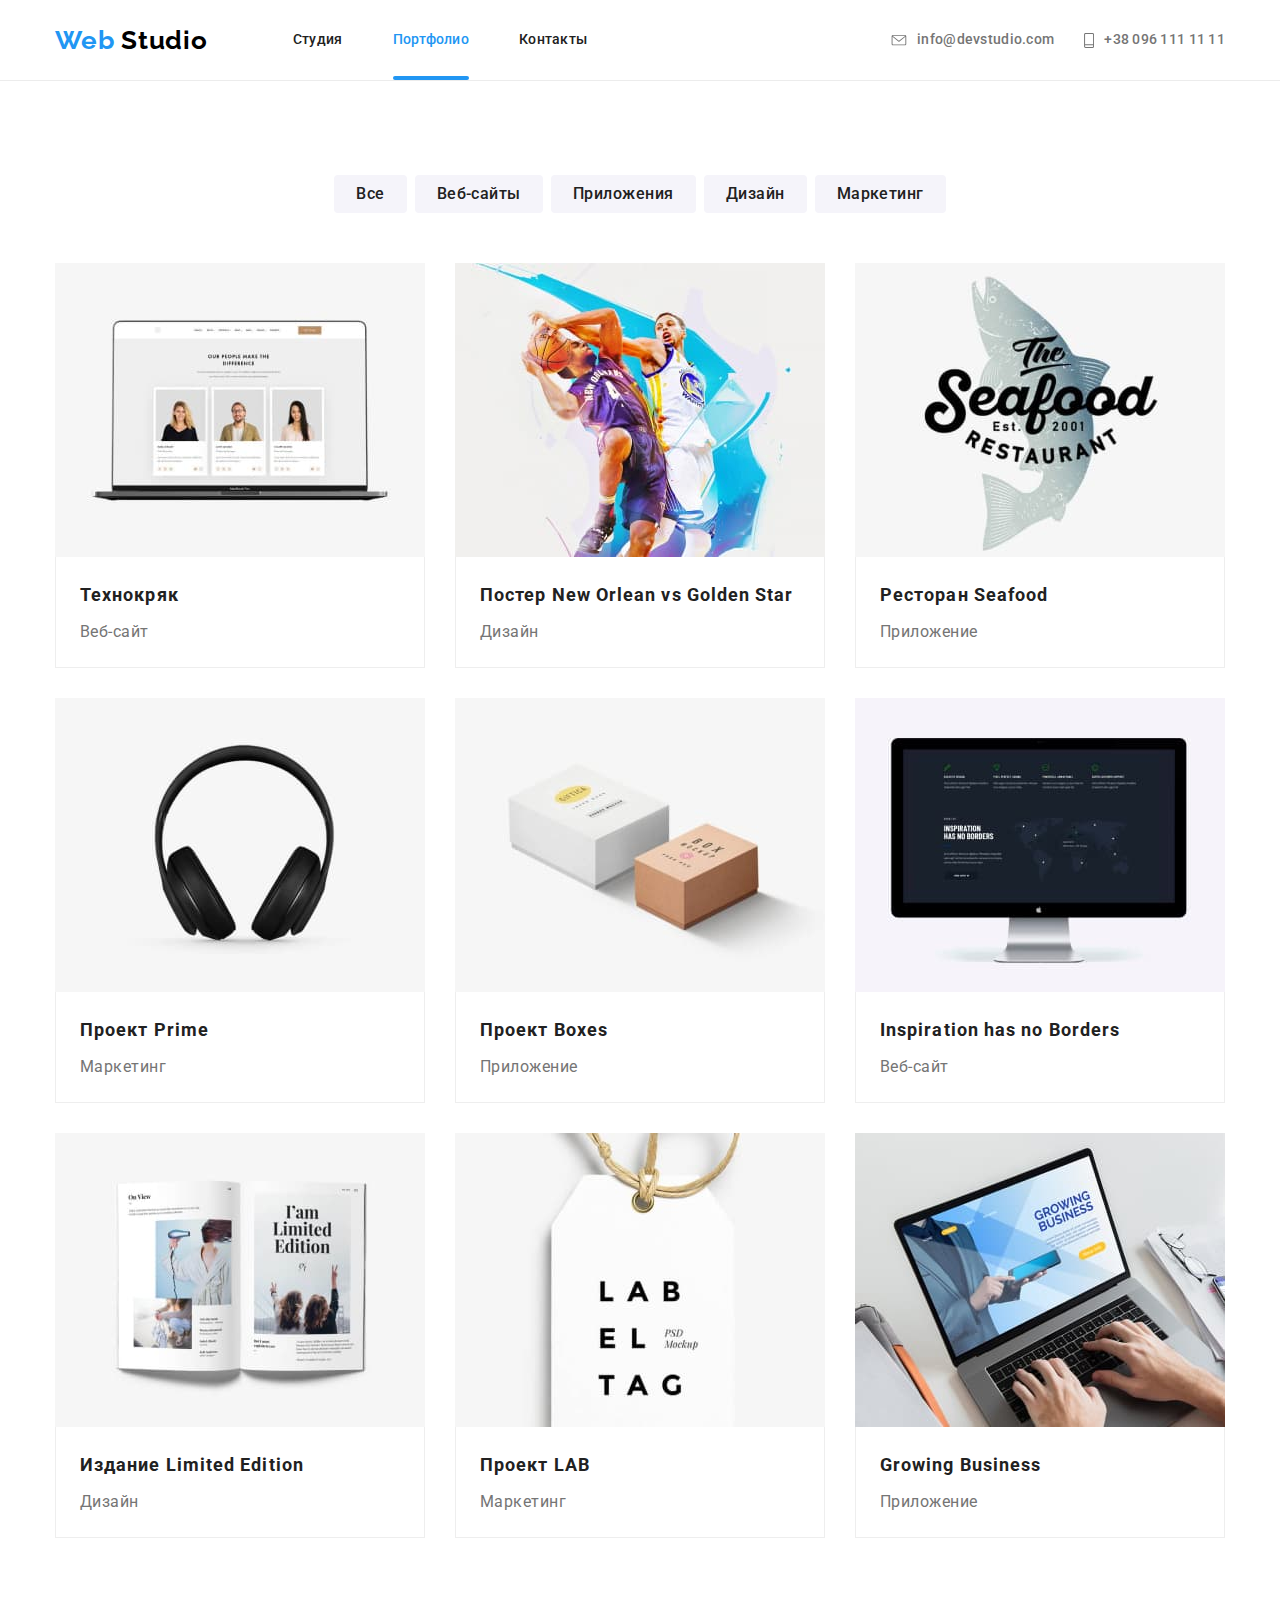
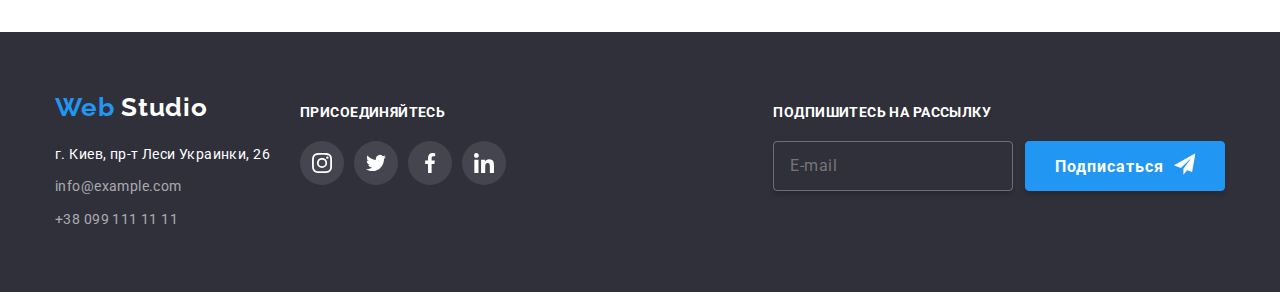
==== portfolio.html @ 8f216b5d "added files from hw#7" ====
<!DOCTYPE html>
<html lang="ru">
  <head>
    <meta charset="UTF-8" />
    <meta name="viewport" content="width=device-width, initial-scale=1.0" />
    <title>Portfolio</title>
    <link
      href="https://fonts.googleapis.com/css2?family=Raleway:wght@700&family=Roboto:wght@400;500;700;900&display=swap"
      rel="stylesheet"
    />
    <link
      rel="stylesheet"
      href="https://cdnjs.cloudflare.com/ajax/libs/modern-normalize/0.6.0/modern-normalize.min.css"
    />
    <link rel="stylesheet" href="./css/main.min.css" />
  </head>

  <body>
    <!--Шапка-->
    <header class="header">
      <div class="container">
        <nav class="nav">
          <a href="./index.html" class="logo">
            Web <span class="logo-studio">Studio</span>
          </a>
          <ul class="site-nav">
            <li class="site-nav-title">
              <a href="./index.html" class="link">Студия</a>
            </li>
            <li class="site-nav-title">
              <a href="./portfolio.html" target="_blank" class="link current"
                >Портфолио</a
              >
            </li>
            <li class="site-nav-title">
              <a href="#footer" class="link">Контакты</a>
            </li>
          </ul>
        </nav>
        <ul class="contacts-nav">
          <li>
            <a class="link" href="mailto:info@devstudio.com"
              ><svg class="contact-icon" width="16px" height="11px">
                <use href="./images/icons.svg#email"></use></svg
              >info@devstudio.com</a
            >
          </li>
          <li>
            <a class="link last" href="tel:380961111111"
              ><svg class="contact-icon" width="10px" height="15px">
                <use href="./images/icons.svg#phone"></use></svg
              >+38 096 111 11 11</a
            >
          </li>
        </ul>
      </div>
    </header>
    <main>
      <section class="section">
        <h1 class="portfolio section-none">Портфолио</h1>
        <!-- Фильтры -->
        <ul class="filters container">
          <li class="button-item">
            <button class="button-filters">Все</button>
          </li>
          <li class="button-item">
            <button class="button-filters">Веб-сайты</button>
          </li>
          <li class="button-item">
            <button class="button-filters">Приложения</button>
          </li>
          <li class="button-item">
            <button class="button-filters">Дизайн</button>
          </li>
          <li class="button-item">
            <button class="button-filters">Маркетинг</button>
          </li>
        </ul>
        <ul class="portfolio-list container">
          <li class="portfolio-item">
            <a href="./portfolio.html" class="portfolio-link">
              <div class="content-img">
                <img src="./images/portfolio/tc.jpg" alt="Технокряк" />
                <p class="portfolio-description">
                  Технокряк это современная площадка распространения
                  коронавируса. Компании используют эту платформу для цифрового
                  шпионажа и атак на защищённые сервера конкурентов.
                </p>
              </div>
              <div class="card-content">
                <h2 class="portfolio-title">Технокряк</h2>
                <p class="portfolio-kind">Веб-сайт</p>
              </div>
            </a>
          </li>
          <li class="portfolio-item">
            <a href="./portfolio.html" class="portfolio-link">
              <div class="content-img">
                <img
                  src="./images/portfolio/nogs.jpg"
                  alt="Постер Новый Орлеан против Голден Стар"
                />
                <p class="portfolio-description">
                  Технокряк это современная площадка распространения
                  коронавируса. Компании используют эту платформу для цифрового
                  шпионажа и атак на защищённые сервера конкурентов.
                </p>
              </div>
              <div class="card-content">
                <h2 class="portfolio-title">
                  Постер New Orlean vs Golden Star
                </h2>
                <p class="portfolio-kind">Дизайн</p>
              </div>
            </a>
          </li>
          <li class="portfolio-item">
            <a href="./portfolio.html" class="portfolio-link">
              <div class="content-img">
                <img
                  src="./images/portfolio/seafood.jpg"
                  alt="Ресторан морепродуктов"
                />
                <p class="portfolio-description">
                  Технокряк это современная площадка распространения
                  коронавируса. Компании используют эту платформу для цифрового
                  шпионажа и атак на защищённые сервера конкурентов.
                </p>
              </div>
              <div class="card-content">
                <h2 class="portfolio-title">Ресторан Seafood</h2>
                <p class="portfolio-kind">Приложение</p>
              </div>
            </a>
          </li>
          <li class="portfolio-item">
            <a href="./portfolio.html" class="portfolio-link">
              <div class="content-img">
                <img src="./images/portfolio/prime.jpg" alt="Проект Прайм" />
                <p class="portfolio-description">
                  Технокряк это современная площадка распространения
                  коронавируса. Компании используют эту платформу для цифрового
                  шпионажа и атак на защищённые сервера конкурентов.
                </p>
              </div>
              <div class="card-content">
                <h2 class="portfolio-title">Проект Prime</h2>
                <p class="portfolio-kind">Маркетинг</p>
              </div>
            </a>
          </li>
          <li class="portfolio-item">
            <a href="./portfolio.html" class="portfolio-link">
              <div class="content-img">
                <img src="./images/portfolio/boxes.jpg" alt="Проект Боксес" />
                <p class="portfolio-description">
                  Технокряк это современная площадка распространения
                  коронавируса. Компании используют эту платформу для цифрового
                  шпионажа и атак на защищённые сервера конкурентов.
                </p>
              </div>
              <div class="card-content">
                <h2 class="portfolio-title">Проект Boxes</h2>
                <p class="portfolio-kind">Приложение</p>
              </div>
            </a>
          </li>
          <li class="portfolio-item">
            <a href="./portfolio.html" class="portfolio-link">
              <div class="content-img">
                <img
                  src="./images/portfolio/inspiration.jpg"
                  alt="Вдохновение не имеет границ"
                />
                <p class="portfolio-description">
                  Технокряк это современная площадка распространения
                  коронавируса. Компании используют эту платформу для цифрового
                  шпионажа и атак на защищённые сервера конкурентов.
                </p>
              </div>
              <div class="card-content">
                <h2 lang="en" class="portfolio-title">
                  Inspiration has no Borders
                </h2>
                <p class="portfolio-kind">Веб-сайт</p>
              </div>
            </a>
          </li>
          <li class="portfolio-item">
            <a href="./portfolio.html" class="portfolio-link">
              <div class="content-img">
                <img src="./images/portfolio/le.jpg" alt="Издание ЛЭ" />
                <p class="portfolio-description">
                  Технокряк это современная площадка распространения
                  коронавируса. Компании используют эту платформу для цифрового
                  шпионажа и атак на защищённые сервера конкурентов.
                </p>
              </div>
              <div class="card-content">
                <h2 class="portfolio-title">Издание Limited Edition</h2>
                <p class="portfolio-kind">Дизайн</p>
              </div>
            </a>
          </li>
          <li class="portfolio-item">
            <a href="./portfolio.html" class="portfolio-link">
              <div class="content-img">
                <img src="./images/portfolio/lab.jpg" alt="Проект ЛАБ" />
                <p class="portfolio-description">
                  Технокряк это современная площадка распространения
                  коронавируса. Компании используют эту платформу для цифрового
                  шпионажа и атак на защищённые сервера конкурентов.
                </p>
              </div>
              <div class="card-content">
                <h2 class="portfolio-title">Проект LAB</h2>
                <p class="portfolio-kind">Маркетинг</p>
              </div>
            </a>
          </li>
          <li class="portfolio-item">
            <a href="./portfolio.html" class="portfolio-link">
              <div class="content-img">
                <img
                  src="./images/portfolio/gb.jpg"
                  alt="Приложение Растущий Бизнес"
                />
                <p class="portfolio-description">
                  Технокряк это современная площадка распространения
                  коронавируса. Компании используют эту платформу для цифрового
                  шпионажа и атак на защищённые сервера конкурентов.
                </p>
              </div>
              <div class="card-content">
                <h2 lang="en" class="portfolio-title">Growing Business</h2>
                <p class="portfolio-kind">Приложение</p>
              </div>
            </a>
          </li>
        </ul>
      </section>
    </main>

    <!--Футер-->
    <footer class="footer" id="footer">
      <div class="container">
        <div class="address">
          <a href="./index.html" class="logo">
            Web <span class="logo-footer">Studio</span>
          </a>
          <address class="footer-address">
            <p>г. Киев, пр-т Леси Украинки, 26</p>
            <a href="mailto:info@example.com" class="footer-contact"
              >info@example.com</a
            >
            <a href="tel:380991111111" class="footer-contact"
              >+38 099 111 11 11</a
            >
          </address>
        </div>
        <div class="join">
          <b class="join-title">присоединяйтесь</b>
          <ul class="network">
            <li class="network-title-footer">
              <a
                class="network-footer-link"
                href="https://www.instagram.com/?hl=ru"
                aria-label="Ссылка на Instagram"
                ><svg class="footer-icon">
                  <use href="./images/icons.svg#insta"></use></svg
              ></a>
            </li>
            <li class="network-title-footer">
              <a
                class="network-footer-link"
                href="https://twitter.com"
                aria-label="Ссылка на Twitter"
                ><svg class="footer-icon">
                  <use href="./images/icons.svg#twitter"></use></svg
              ></a>
            </li>
            <li class="network-title-footer">
              <a
                class="network-footer-link"
                href="https://uk-ua.facebook.com/"
                aria-label="Ссылка на Facebook"
                ><svg class="footer-icon">
                  <use href="./images/icons.svg#fb"></use></svg
              ></a>
            </li>
            <li class="network-title-footer">
              <a
                class="network-footer-link"
                href="https://www.linkedin.com/"
                aria-label="Ссылка на Linkedin"
                ><svg class="footer-icon">
                  <use href="./images/icons.svg#linkedin"></use></svg
              ></a>
            </li>
          </ul>
        </div>
        <div class="subscribe">
          <b class="subscribe-title">Подпишитесь на рассылку </b>
          <div class="subscribe-form">
            <form id="footer-form" class="footer-form">
              <input type="text" class="subscribe-input" placeholder="E-mail" />
              <button class="subscribe-button">
                Подписаться
                <svg class="icon-send" width="24" height="24">
                  <use href="./images/icons.svg#icon-send"></use>
                </svg>
              </button>
            </form>
          </div>
        </div>
      </div>
    </footer>
  </body>
</html>
---- css/main.min.css ----
html{-webkit-box-sizing:border-box;box-sizing:border-box}*,*::before,*::after{-webkit-box-sizing:inherit;box-sizing:inherit}img{display:block;max-width:100%;height:auto}h1,h2,h3,h4,h5,h6,p{margin:0;padding:0;font-size:14px}body{font-size:14px;font-family:Roboto, sans-serif;background-color:var(--primary-white-color);color:var(--primary-text-color)}ul{display:-webkit-box;display:-ms-flexbox;display:flex;list-style:none;text-decoration:none;margin:0;padding:0}.section-none{display:none}.section-title{margin-bottom:50px;font-weight:700;font-size:36px;line-height:1.67;text-align:center;letter-spacing:0.03em;color:#212121}.container{-webkit-box-pack:center;-ms-flex-pack:center;justify-content:center;text-align:center;width:1200px;padding-left:15px;padding-right:15px;margin-left:auto;margin-right:auto}.nav,.link,.site-nav,.contacts-nav{display:-webkit-box;display:-ms-flexbox;display:flex;-webkit-box-align:center;-ms-flex-align:center;align-items:center}.link,.network-link,.customer-link,.footer-contact,.button-filters{-webkit-transition:color 250ms cubic-bezier(0.4, 0, 0.2, 1);transition:color 250ms cubic-bezier(0.4, 0, 0.2, 1)}.customer-link{-webkit-transition:border-color 250ms cubic-bezier(0.4, 0, 0.2, 1);transition:border-color 250ms cubic-bezier(0.4, 0, 0.2, 1)}.network-link,.network-footer-link,.button-filters{-webkit-transition:background-color 250ms cubic-bezier(0.4, 0, 0.2, 1);transition:background-color 250ms cubic-bezier(0.4, 0, 0.2, 1)}.network-link,.network-footer-link{display:-webkit-box;display:-ms-flexbox;display:flex;height:44px;width:44px;border-radius:50%}.header{position:fixed;z-index:99;top:0;left:0;right:0;border-bottom:1px solid #ececec;background-color:#fff}.header>.container{display:-webkit-box;display:-ms-flexbox;display:flex}.logo{text-decoration:none;font-family:Raleway;font-weight:700;font-size:26px;line-height:1.19;letter-spacing:0.03em;color:#2196f3}.logo-studio{color:#000000}.logo-footer{color:#ffffff}.nav>a{margin-right:60px;padding-top:24px;padding-bottom:24px}.link{display:inline-block;padding:32px 0;text-decoration:none;font-weight:500;line-height:1.14;letter-spacing:0.02em;color:#212121}.link:hover,.link:focus{color:#2196f3}.site-nav-title{margin-left:25px;position:relative}.site-nav-title:not(:last-child){margin-right:25px}.current{color:#2196f3}.current::after{position:absolute;content:"";width:100%;height:4px;border-radius:2px;bottom:0;left:0;background-color:#2196f3}.contacts-nav{margin-left:auto}.contacts-nav a{color:#757575}.contacts-nav li:not(:last-child){margin-right:30px}.contact-icon{fill:currentColor;margin-right:10px;vertical-align:middle}main{position:relative;top:81px;z-index:0}.section{padding-top:94px;padding-bottom:94px}.hero{padding-top:200px;padding-bottom:200px;margin-left:auto;margin-right:auto;max-width:1600px;background-color:rgba(47,48,58,0.8);background-image:-webkit-gradient(linear, left top, right top, from(rgba(47,48,58,0.8)), to(rgba(47,48,58,0.8))),url("../images/headermini.jpg");background-image:linear-gradient(to right, rgba(47,48,58,0.8), rgba(47,48,58,0.8)),url("../images/headermini.jpg");background-repeat:no-repeat;background-position:center}.hero-title{width:696px;margin-top:0;margin-bottom:30px;margin-left:auto;margin-right:auto;text-align:center;text-transform:uppercase;font-weight:900;font-size:44px;line-height:1.36;letter-spacing:0.06em;color:#fff}.hero-button{min-width:200px;padding:10px 32px;text-decoration:none;font-weight:700;font-size:16px;line-height:1.87;text-align:center;letter-spacing:0.06em;border:0;-webkit-box-shadow:0px 4px 4px rgba(0,0,0,0.15);box-shadow:0px 4px 4px rgba(0,0,0,0.15);border-radius:4px;color:#2196f3;background-color:#fff}.hero-button:hover,.hero-button:focus{cursor:pointer;color:#fff;background-color:#2196f3}.advantages{padding-bottom:0}.advantage.container{display:-webkit-box;display:-ms-flexbox;display:flex}.advantage-item{display:block;text-align:left;width:calc((100%-90) / 4);margin-right:30px}.advantage-item:last-child{margin-right:0}.advantage-item div{height:120px;background-color:#f5f4fa;border-radius:4px}.advantage-icon{display:inline-block;width:70px;height:70px;margin:25px 100px}.advantage-title{margin-top:30px;margin-bottom:10px;font-weight:700;line-height:1.14;letter-spacing:0.03em;text-transform:uppercase;color:#212121}.advantage-description{width:100%;font-weight:400;line-height:1.71;letter-spacing:0.03em;color:#757575}.services-item{position:relative;width:calc((100%-60) / 3);margin-right:30px;display:inline-block;text-decoration:none;font-weight:700;line-height:1.14;letter-spacing:0.03em;text-transform:uppercase;color:#fff}.services-item:last-child{margin-right:0}.services-item p{padding-top:27px;padding-bottom:27px;background-color:rgba(47,48,58,0.8);width:100%;position:absolute;bottom:0}.section.team{background-color:#f5f4fa}.team-list-item{-webkit-box-shadow:0px 2px 1px rgba(0,0,0,0.2),0px 1px 1px rgba(0,0,0,0.14),0px 1px 3px rgba(0,0,0,0.12);box-shadow:0px 2px 1px rgba(0,0,0,0.2),0px 1px 1px rgba(0,0,0,0.14),0px 1px 3px rgba(0,0,0,0.12);border-radius:0px 0px 4px 4px;overflow:hidden;margin-right:30px;width:calc((100% - 90px) / 4);background-color:#fff}.team-list-item:last-child{margin-right:0}.team-description{display:inline-block;text-align:center;padding:30px 32px 24px 32px}.team-list-title{margin-bottom:10px;font-weight:500;font-size:16px;line-height:1.19;letter-spacing:0.03em;color:#212121}.profession{margin-bottom:16px;font-weight:400;font-size:16px;line-height:1.19;letter-spacing:0.03em;color:#757575;background-color:#fff}.network-title:not(:last-child){margin-right:10px}.network-link{color:#afb1b8;margin:0;padding:0}.network-link:hover,.network-link:focus{background-color:#2196f3;color:#fff}.network-icon{padding:12px 12px;fill:currentColor}.customer-link{display:-webkit-box;display:-ms-flexbox;display:flex;-webkit-box-align:center;-ms-flex-align:center;align-items:center;-webkit-box-pack:center;-ms-flex-pack:center;justify-content:center;height:90px;border:1px solid #afb1b8;border-radius:4px;color:#afb1b8}.customer-link:hover,.customer-link:focus{border-color:#2196f3;color:#2196f3}.customer-logo{width:calc((100% - 150px) / 6)}.customer-logo:not(:last-child){margin-right:30px}.customer-icon{fill:currentColor}.footer{position:relative;top:81px;bottom:0;background-color:#2f303a;padding:60px 0}.footer>.container{display:-webkit-box;display:-ms-flexbox;display:flex}.container .address{text-align:start}.address{margin-right:30px;width:calc((100%-60px) / 4)}.address>a{display:inline-block;margin-bottom:20px}.footer-address{font-style:normal;font-weight:400;line-height:1.7;letter-spacing:0.03em;color:#fff}.footer-address>p{margin-bottom:9px}.footer-contact{display:block;margin-bottom:9px;text-decoration:none;font-weight:400;line-height:1.71;letter-spacing:0.03em;color:rgba(255,255,255,0.6)}.footer-contact:last-child{margin-bottom:0}.footer-contact:hover,.footer-contact:focus{color:#2196f3}.join{text-align:left;padding-top:12px;margin-right:30px;width:calc((100%-60px) / 4)}.join-title{display:inline-block;margin-bottom:20px;font-weight:700;line-height:1.14;letter-spacing:0.03em;text-transform:uppercase;color:#fff}.network-title-footer:not(:last-child){margin-right:10px}.network-footer-link{padding:12px 12px;fill:#fff;background-color:rgba(255,255,255,0.1)}.network-footer-link:hover,.network-footer-link:focus{background-color:#2196f3}.subscribe{margin-left:auto;padding-top:12px;text-align:left;width:calc((100%-60px) / 2)}.subscribe-title{display:inline-block;margin-bottom:20px;font-weight:700;line-height:1.14;letter-spacing:0.03em;text-transform:uppercase;color:#fff}.footer-form{display:-webkit-box;display:-ms-flexbox;display:flex}.subscribe-input{width:100%;height:50px;margin-right:12px;padding:15px 16px;font-size:16px;line-height:1.25;letter-spacing:0.03em;color:rgba(255,255,255,0.6);border:1px solid rgba(255,255,255,0.3);-webkit-box-shadow:0px 4px 4px rgba(0,0,0,0.15);box-shadow:0px 4px 4px rgba(0,0,0,0.15);border-radius:4px;background-color:transparent}.subscribe-input:focus::-webkit-input-placeholder{color:transparent}.subscribe-input:focus:-ms-input-placeholder{color:transparent}.subscribe-input:focus::-ms-input-placeholder{color:transparent}.subscribe-input:focus::placeholder{color:transparent}.subscribe-button{display:-webkit-inline-box;display:-ms-inline-flexbox;display:inline-flex;-webkit-box-pack:center;-ms-flex-pack:center;justify-content:center;min-width:200px;height:50px;padding:10px 29px;cursor:pointer;text-decoration:none;font-weight:700;font-size:16px;line-height:1.87;letter-spacing:0.06em;border:1px solid #2196f3;border-radius:4px;-webkit-box-shadow:0px 4px 4px rgba(0,0,0,0.15);box-shadow:0px 4px 4px rgba(0,0,0,0.15);color:#fff;background-color:#2196f3}.icon-send{fill:currentColor;margin-left:10px}.backdrop{position:fixed;top:0;left:0;opacity:1;z-index:100;-webkit-transition:opacity 500ms cubic-bezier(0.4, 0, 0.2, 1);transition:opacity 500ms cubic-bezier(0.4, 0, 0.2, 1);width:100%;height:100%;background-color:rgba(0,0,0,0.2)}.backdrop.is-hidden{opacity:0;pointer-events:none}.backdrop.is-hidden .modal{-webkit-transform:translate(-50%, -50%) scale(1.2);transform:translate(-50%, -50%) scale(1.2);-webkit-transition:-webkit-transform 500ms cubic-bezier(0.4, 0, 0.2, 1);transition:-webkit-transform 500ms cubic-bezier(0.4, 0, 0.2, 1);transition:transform 500ms cubic-bezier(0.4, 0, 0.2, 1);transition:transform 500ms cubic-bezier(0.4, 0, 0.2, 1), -webkit-transform 500ms cubic-bezier(0.4, 0, 0.2, 1)}.modal{position:absolute;top:50%;left:50%;-webkit-transform:translate(-50%, -50%) scale(1);transform:translate(-50%, -50%) scale(1);-webkit-transition:-webkit-transform 500ms cubic-bezier(0.4, 0, 0.2, 1);transition:-webkit-transform 500ms cubic-bezier(0.4, 0, 0.2, 1);transition:transform 500ms cubic-bezier(0.4, 0, 0.2, 1);transition:transform 500ms cubic-bezier(0.4, 0, 0.2, 1), -webkit-transform 500ms cubic-bezier(0.4, 0, 0.2, 1);max-width:528px;width:100%;padding:40px;text-align:center;color:#212121;background-color:#fff;-webkit-box-shadow:0px 2px 1px rgba(0,0,0,0.2),0px 1px 1px rgba(0,0,0,0.14),0px 1px 3px rgba(0,0,0,0.12);box-shadow:0px 2px 1px rgba(0,0,0,0.2),0px 1px 1px rgba(0,0,0,0.14),0px 1px 3px rgba(0,0,0,0.12);border-radius:4px}.modal-title{margin-bottom:30px;font-weight:700;font-size:20px;line-height:1.15;text-align:center;letter-spacing:0.03em;color:#212121}.button-close{display:-webkit-box;display:-ms-flexbox;display:flex;position:absolute;top:8px;right:8px;fill:#000000;border:1px solid rgba(0,0,0,0.1);border-radius:50%;padding:5px;background-color:#fff}.button-close:hover,.button-close:focus{border-radius:50%;fill:#2196f3;border:1px solid rgba(0,0,0,0.1);-webkit-box-shadow:none;box-shadow:none;background-color:#fff}.checkbox{display:block;position:relative;margin-bottom:28px;top:0;left:0}.checkbox-input{width:100%;padding:11px 42px;border:1px solid rgba(33,33,33,0.2);border-radius:4px;background-color:#fff}.checkbox-input:focus{border:1px solid #2196f3;outline:none}.checkbox-input:focus:focus+.checkbox-name,.checkbox-input:focus:not(:placeholder-shown)+.checkbox-name{top:0;left:16px;-webkit-transform:translate(0, calc(-100% - 4px));transform:translate(0, calc(-100% - 4px));font-size:12px;line-height:1.17;letter-spacing:0.01em;color:#2196f3}.checkbox-input:focus:focus ~ .checkbox-icon,.checkbox-input:focus:not(:placeholder-shown) ~ .checkbox-icon{fill:#2196f3}.checkbox-name{position:absolute;top:50%;left:42px;-webkit-transform:translateY(-50%);transform:translateY(-50%);line-height:1.14;letter-spacing:0.01em;color:#757575;-webkit-transition:-webkit-transform 250ms cubic-bezier(0.4, 0, 0.2, 1);transition:-webkit-transform 250ms cubic-bezier(0.4, 0, 0.2, 1);transition:transform 250ms cubic-bezier(0.4, 0, 0.2, 1);transition:transform 250ms cubic-bezier(0.4, 0, 0.2, 1), -webkit-transform 250ms cubic-bezier(0.4, 0, 0.2, 1)}:placeholder-shown{color:#fff}.checkbox-icon{position:absolute;top:50%;left:16px;-webkit-transform:translateY(-50%);transform:translateY(-50%)}.comment{display:block;padding:12px 16px;width:100%;height:120px;resize:none;margin-bottom:20px;border:1px solid rgba(33,33,33,0.2);border-radius:4px;line-height:1.14;letter-spacing:0.01em}.comment:focus{border:1px solid #2196f3;outline:none}.comment:focus::-webkit-input-placeholder{color:#fff}.comment:focus:-ms-input-placeholder{color:#fff}.comment:focus::-ms-input-placeholder{color:#fff}.comment:focus::placeholder{color:#fff}.agree-text{position:relative;display:block;top:0;left:0;padding-left:10px;margin-bottom:30px;width:100%;line-height:1.71;color:#757575}.agree-input{position:absolute;width:1px;height:1px;margin:-1px;border:0;clip:rect(0 0 0 0);overflow:hidden}.agree-input:checked+.agree-icon{border-color:transparent;background-color:#2196f3;background-image:url(../images/agree-icon.svg);fill:#fff;background-size:contain;background-origin:border-box}.agree-icon{position:absolute;display:block;top:3px;left:16px;width:16px;height:15px;border-radius:2px;margin-right:8px;border:2px solid #212121;background-color:#fff}.agree-link{line-height:1.71;color:#2196f3}.portfolio-list{display:-webkit-box;display:-ms-flexbox;display:flex;-ms-flex-wrap:wrap;flex-wrap:wrap}.filters{margin-bottom:50px}.button-filters{display:inline-block;border-radius:4px;border:0;padding:6px 22px;text-decoration:none;font-weight:500;font-size:16px;line-height:1.62;text-align:center;letter-spacing:0.03em;color:#212121;background-color:#f5f4fa}.button-filters:focus,.button-filters:hover,.button-filters:active{color:#fff;background-color:#2196f3;border-radius:4px;-webkit-box-shadow:0px 2px 2px rgba(0,0,0,0.12),0px 1px 2px rgba(0,0,0,0.08),0px 3px 1px rgba(0,0,0,0.1);box-shadow:0px 2px 2px rgba(0,0,0,0.12),0px 1px 2px rgba(0,0,0,0.08),0px 3px 1px rgba(0,0,0,0.1)}.button-item:not(:last-child){margin-right:8px}.portfolio-item{display:inline-block;text-align:left;margin-right:30px;margin-bottom:30px;width:calc((100% - 60px) / 3)}.portfolio-item:nth-child(3n){margin-right:0}.portfolio-item:nth-last-child(-n+3){margin-bottom:0}.portfolio-link{display:block;text-decoration:none}.portfolio-link:hover{-webkit-box-shadow:1px 4px 6px rgba(0,0,0,0.16),0px 4px 4px rgba(0,0,0,0.06),0px 1px 1px rgba(0,0,0,0.12);box-shadow:1px 4px 6px rgba(0,0,0,0.16),0px 4px 4px rgba(0,0,0,0.06),0px 1px 1px rgba(0,0,0,0.12)}.portfolio-link:hover .portfolio-description{-webkit-transform:translateY(0);transform:translateY(0);-webkit-transition:250ms cubic-bezier(0.4, 0, 0.2, 1);transition:250ms cubic-bezier(0.4, 0, 0.2, 1)}.card-content{padding:20px 24px;border:1px solid #eeeeee;border-top:0}.portfolio-title{margin-bottom:4px;font-weight:700;font-size:18px;line-height:2;letter-spacing:0.06em;color:#212121}.portfolio-kind{font-weight:400;font-size:16px;line-height:1.87;letter-spacing:0.03em;color:#757575}.content-img{position:relative;overflow:hidden}.portfolio-description{position:absolute;width:100%;height:100%;bottom:0;left:0;padding:63px 24px;-webkit-transition:250ms cubic-bezier(0.4, 0, 0.2, 1);transition:250ms cubic-bezier(0.4, 0, 0.2, 1);-webkit-transform:translateY(100%);transform:translateY(100%);font-weight:400;font-size:18px;line-height:1.56;letter-spacing:0.03em;color:#fff;background-color:rgba(33,150,243,0.9)}
/*# sourceMappingURL=main.min.css.map */
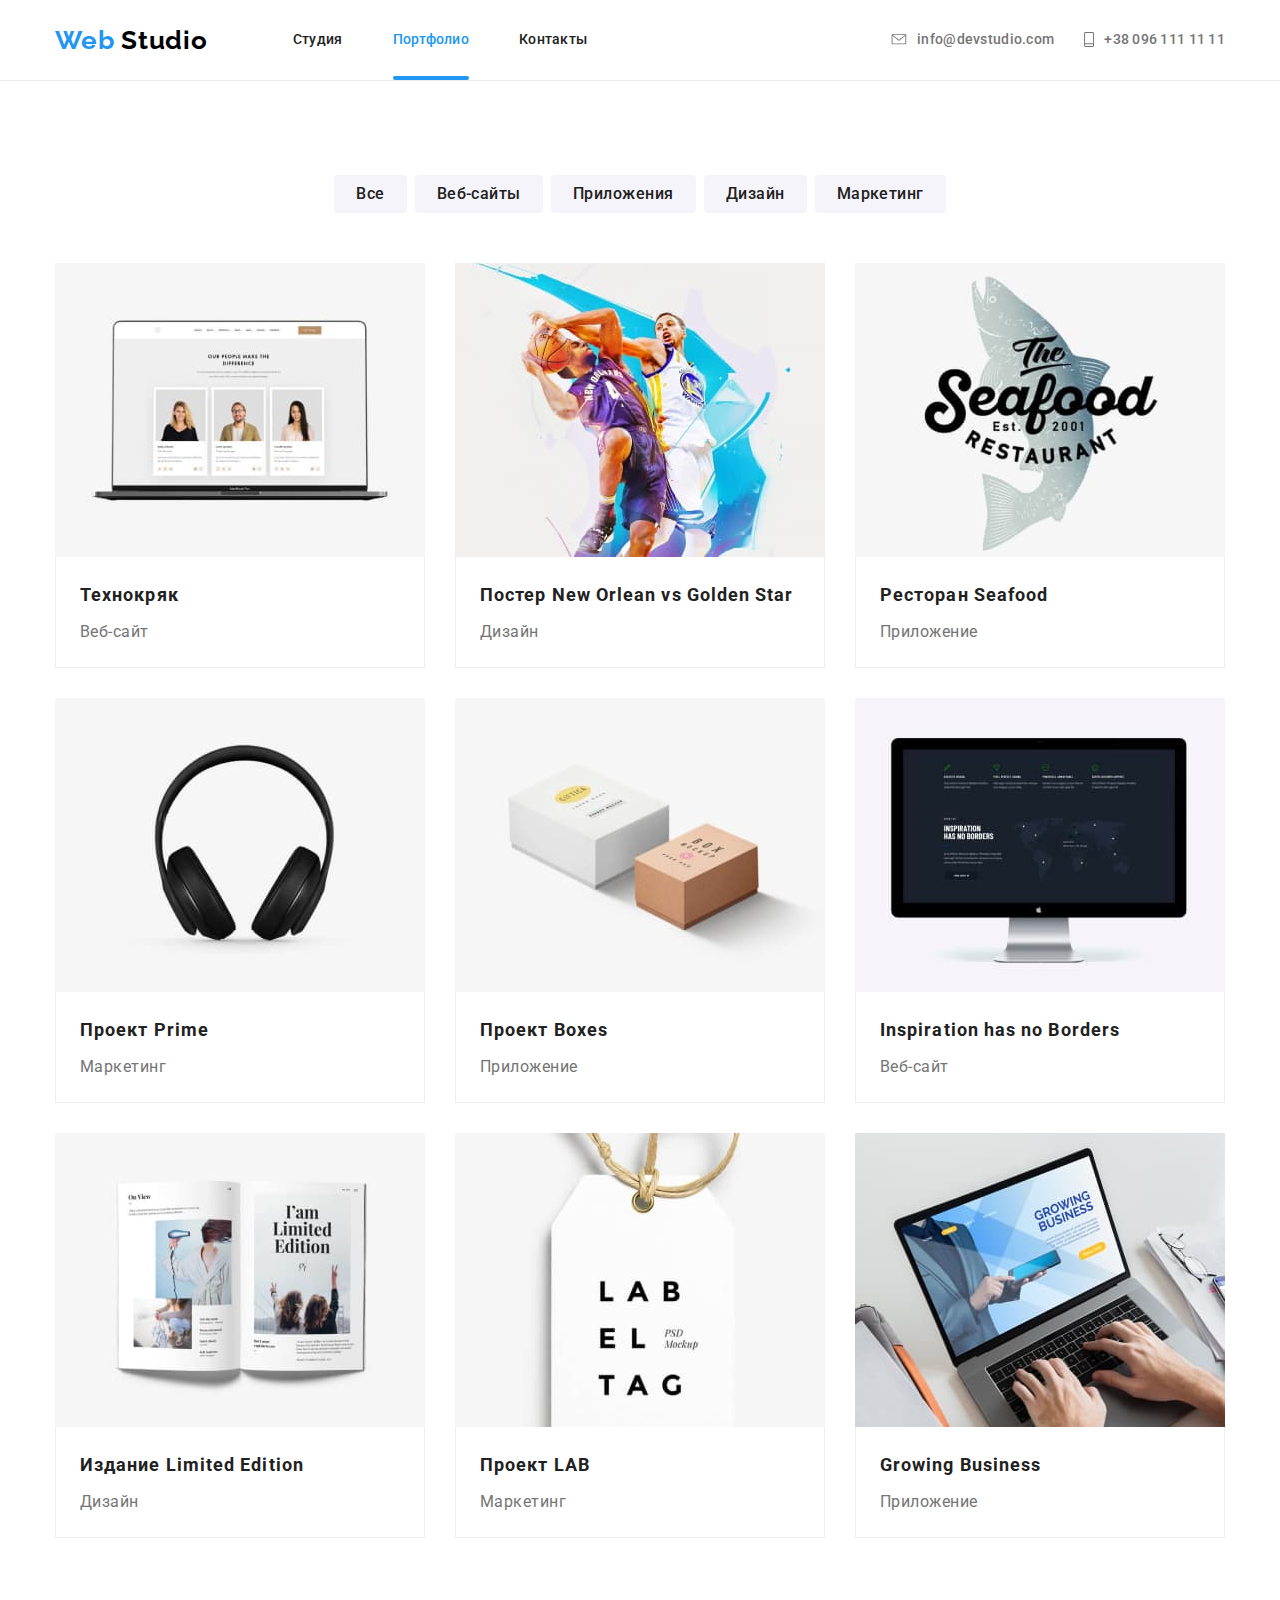
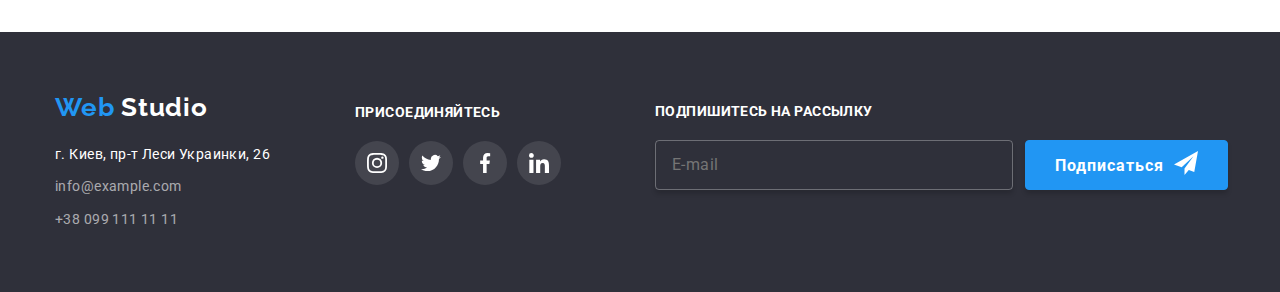
==== commit 01564a36: "урааааааа" ====
--- a/portfolio.html
+++ b/portfolio.html
@@ -80,7 +80,21 @@
           <li class="portfolio-item">
             <a href="./portfolio.html" class="portfolio-link">
               <div class="content-img">
-                <img src="./images/portfolio/tc.jpg" alt="Технокряк" />
+                <picture>
+                  <source media="(max-width: 767px)" srcset="
+                              /images/portfolio/tc-mobile.jpg 1x,
+                              /images/portfolio/tc-mobile@2x.jpg 2x
+                            " />
+                  <source media="(min-width: 768px) and (max-width: 1199px)" srcset="
+                              /images/portfolio/tc-tablet.jpg 1x,
+                              /images/portfolio/tc-tablet@2x.jpg 2x
+                            " />
+                  <source media="(min-width: 1200px)" srcset="
+                              /images/portfolio/tc.jpg 1x,
+                              /images/portfolio/tc@2x.jpg 2x
+                            " />
+                            <img src="./images/portfolio/tc.jpg" alt="Технокряк" height="260" />
+                </picture>
                 <p class="portfolio-description">
                   Технокряк это современная площадка распространения
                   коронавируса. Компании используют эту платформу для цифрового
@@ -96,10 +110,21 @@
           <li class="portfolio-item">
             <a href="./portfolio.html" class="portfolio-link">
               <div class="content-img">
-                <img
-                  src="./images/portfolio/nogs.jpg"
-                  alt="Постер Новый Орлеан против Голден Стар"
-                />
+                <picture>
+                  <source media="(max-width: 767px)" srcset="
+                              /images/portfolio/nogs-mobile.jpg 1x,
+                              /images/portfolio/nogs-mobile@2x.jpg 2x
+                            " />
+                  <source media="(min-width: 768px) and (max-width: 1199px)" srcset="
+                              /images/portfolio/nogs-tablet.jpg 1x,
+                              /images/portfolio/nogs-tablet@2x.jpg 2x
+                            " />
+                  <source media="(min-width: 1200px)" srcset="
+                              /images/portfolio/nogs.jpg 1x,
+                              /images/portfolio/nogs@2x.jpg 2x
+                            " />
+                            <img src="./images/portfolio/nogs.jpg" alt="Постер Новый Орлеан против Голден Стар" height="260" />
+                </picture>
                 <p class="portfolio-description">
                   Технокряк это современная площадка распространения
                   коронавируса. Компании используют эту платформу для цифрового
@@ -117,10 +142,21 @@
           <li class="portfolio-item">
             <a href="./portfolio.html" class="portfolio-link">
               <div class="content-img">
-                <img
-                  src="./images/portfolio/seafood.jpg"
-                  alt="Ресторан морепродуктов"
-                />
+                <picture>
+                  <source media="(max-width: 767px)" srcset="
+                              /images/portfolio/seafood-mobile.jpg 1x,
+                              /images/portfolio/seafood-mobile@2x.jpg 2x
+                            " />
+                  <source media="(min-width: 768px) and (max-width: 1199px)" srcset="
+                              /images/portfolio/seafood-tablet.jpg 1x,
+                              /images/portfolio/seafood-tablet@2x.jpg 2x
+                            " />
+                  <source media="(min-width: 1200px)" srcset="
+                              /images/portfolio/seafood.jpg 1x,
+                              /images/portfolio/seafood@2x.jpg 2x
+                            " />
+                            <img src="./images/portfolio/seafood.jpg" alt="Ресторан морепродуктов" height="260" />
+                </picture>
                 <p class="portfolio-description">
                   Технокряк это современная площадка распространения
                   коронавируса. Компании используют эту платформу для цифрового
@@ -136,7 +172,21 @@
           <li class="portfolio-item">
             <a href="./portfolio.html" class="portfolio-link">
               <div class="content-img">
-                <img src="./images/portfolio/prime.jpg" alt="Проект Прайм" />
+                <picture>
+                  <source media="(max-width: 767px)" srcset="
+                              /images/portfolio/prime-mobile.jpg 1x,
+                              /images/portfolio/prime-mobile@2x.jpg 2x
+                            " />
+                  <source media="(min-width: 768px) and (max-width: 1199px)" srcset="
+                              /images/portfolio/prime-tablet.jpg 1x,
+                              /images/portfolio/prime-tablet@2x.jpg 2x
+                            " />
+                  <source media="(min-width: 1200px)" srcset="
+                              /images/portfolio/prime.jpg 1x,
+                              /images/portfolio/prime@2x.jpg 2x
+                            " />
+                            <img src="./images/portfolio/prime.jpg" alt="Ресторан морепродуктов" height="260" />
+                </picture>
                 <p class="portfolio-description">
                   Технокряк это современная площадка распространения
                   коронавируса. Компании используют эту платформу для цифрового
@@ -152,7 +202,21 @@
           <li class="portfolio-item">
             <a href="./portfolio.html" class="portfolio-link">
               <div class="content-img">
-                <img src="./images/portfolio/boxes.jpg" alt="Проект Боксес" />
+                <picture>
+                  <source media="(max-width: 767px)" srcset="
+                              /images/portfolio/boxes-mobile.jpg 1x,
+                              /images/portfolio/boxes-mobile@2x.jpg 2x
+                            " />
+                  <source media="(min-width: 768px) and (max-width: 1199px)" srcset="
+                              /images/portfolio/boxes-tablet.jpg 1x,
+                              /images/portfolio/boxes-tablet@2x.jpg 2x
+                            " />
+                  <source media="(min-width: 1200px)" srcset="
+                              /images/portfolio/boxes.jpg 1x,
+                              /images/portfolio/boxes@2x.jpg 2x
+                            " />
+                            <img src="./images/portfolio/boxes.jpg" alt="Проект Боксес" height="260" />
+                </picture>
                 <p class="portfolio-description">
                   Технокряк это современная площадка распространения
                   коронавируса. Компании используют эту платформу для цифрового
@@ -168,10 +232,21 @@
           <li class="portfolio-item">
             <a href="./portfolio.html" class="portfolio-link">
               <div class="content-img">
-                <img
-                  src="./images/portfolio/inspiration.jpg"
-                  alt="Вдохновение не имеет границ"
-                />
+                <picture>
+                  <source media="(max-width: 767px)" srcset="
+                              /images/portfolio/inspiration-mobile.jpg 1x,
+                              /images/portfolio/inspiration-mobile@2x.jpg 2x
+                            " />
+                  <source media="(min-width: 768px) and (max-width: 1199px)" srcset="
+                              /images/portfolio/inspiration-tablet.jpg 1x,
+                              /images/portfolio/inspiration-tablet@2x.jpg 2x
+                            " />
+                  <source media="(min-width: 1200px)" srcset="
+                              /images/portfolio/inspiration.jpg 1x,
+                              /images/portfolio/inspiration@2x.jpg 2x
+                            " />
+                            <img src="./images/portfolio/inspiration.jpg" alt="Вдохновение не имеет границ" height="260" />
+                </picture>
                 <p class="portfolio-description">
                   Технокряк это современная площадка распространения
                   коронавируса. Компании используют эту платформу для цифрового
@@ -189,7 +264,21 @@
           <li class="portfolio-item">
             <a href="./portfolio.html" class="portfolio-link">
               <div class="content-img">
-                <img src="./images/portfolio/le.jpg" alt="Издание ЛЭ" />
+                <picture>
+                  <source media="(max-width: 767px)" srcset="
+                              /images/portfolio/le-mobile.jpg 1x,
+                              /images/portfolio/le-mobile@2x.jpg 2x
+                            " />
+                  <source media="(min-width: 768px) and (max-width: 1199px)" srcset="
+                              /images/portfolio/le-tablet.jpg 1x,
+                              /images/portfolio/le-tablet@2x.jpg 2x
+                            " />
+                  <source media="(min-width: 1200px)" srcset="
+                              /images/portfolio/le.jpg 1x,
+                              /images/portfolio/le@2x.jpg 2x
+                            " />
+                            <img src="./images/portfolio/le.jpg" alt="Издание ЛЭ" height="260" />
+                </picture>
                 <p class="portfolio-description">
                   Технокряк это современная площадка распространения
                   коронавируса. Компании используют эту платформу для цифрового
@@ -205,7 +294,21 @@
           <li class="portfolio-item">
             <a href="./portfolio.html" class="portfolio-link">
               <div class="content-img">
-                <img src="./images/portfolio/lab.jpg" alt="Проект ЛАБ" />
+                <picture>
+                  <source media="(max-width: 767px)" srcset="
+                              /images/portfolio/lab-mobile.jpg 1x,
+                              /images/portfolio/lab-mobile@2x.jpg 2x
+                            " />
+                  <source media="(min-width: 768px) and (max-width: 1199px)" srcset="
+                              /images/portfolio/lab-tablet.jpg 1x,
+                              /images/portfolio/lab-tablet@2x.jpg 2x
+                            " />
+                  <source media="(min-width: 1200px)" srcset="
+                              /images/portfolio/lab.jpg 1x,
+                              /images/portfolio/lab@2x.jpg 2x
+                            " />
+                            <img src="./images/portfolio/lab.jpg" alt="Проект ЛАБ" height="260" />
+                </picture>
                 <p class="portfolio-description">
                   Технокряк это современная площадка распространения
                   коронавируса. Компании используют эту платформу для цифрового
@@ -221,10 +324,21 @@
           <li class="portfolio-item">
             <a href="./portfolio.html" class="portfolio-link">
               <div class="content-img">
-                <img
-                  src="./images/portfolio/gb.jpg"
-                  alt="Приложение Растущий Бизнес"
-                />
+                <picture>
+                  <source media="(max-width: 767px)" srcset="
+                              /images/portfolio/gb-mobile.jpg 1x,
+                              /images/portfolio/gb-mobile@2x.jpg 2x
+                            " />
+                  <source media="(min-width: 768px) and (max-width: 1199px)" srcset="
+                              /images/portfolio/gb-tablet.jpg 1x,
+                              /images/portfolio/gb-tablet@2x.jpg 2x
+                            " />
+                  <source media="(min-width: 1200px)" srcset="
+                              /images/portfolio/gb.jpg 1x,
+                              /images/portfolio/gb@2x.jpg 2x
+                            " />
+                            <img src="./images/portfolio/gb.jpg" alt="Приложение Растущий Бизнес" height="260" />
+                </picture>
                 <p class="portfolio-description">
                   Технокряк это современная площадка распространения
                   коронавируса. Компании используют эту платформу для цифрового
--- a/css/main.min.css
+++ b/css/main.min.css
@@ -1,2 +1,2 @@
-html{-webkit-box-sizing:border-box;box-sizing:border-box}*,*::before,*::after{-webkit-box-sizing:inherit;box-sizing:inherit}img{display:block;max-width:100%;height:auto}h1,h2,h3,h4,h5,h6,p{margin:0;padding:0;font-size:14px}body{font-size:14px;font-family:Roboto, sans-serif;background-color:var(--primary-white-color);color:var(--primary-text-color)}ul{display:-webkit-box;display:-ms-flexbox;display:flex;list-style:none;text-decoration:none;margin:0;padding:0}.section-none{display:none}.section-title{margin-bottom:50px;font-weight:700;font-size:36px;line-height:1.67;text-align:center;letter-spacing:0.03em;color:#212121}.container{-webkit-box-pack:center;-ms-flex-pack:center;justify-content:center;text-align:center;width:1200px;padding-left:15px;padding-right:15px;margin-left:auto;margin-right:auto}.nav,.link,.site-nav,.contacts-nav{display:-webkit-box;display:-ms-flexbox;display:flex;-webkit-box-align:center;-ms-flex-align:center;align-items:center}.link,.network-link,.customer-link,.footer-contact,.button-filters{-webkit-transition:color 250ms cubic-bezier(0.4, 0, 0.2, 1);transition:color 250ms cubic-bezier(0.4, 0, 0.2, 1)}.customer-link{-webkit-transition:border-color 250ms cubic-bezier(0.4, 0, 0.2, 1);transition:border-color 250ms cubic-bezier(0.4, 0, 0.2, 1)}.network-link,.network-footer-link,.button-filters{-webkit-transition:background-color 250ms cubic-bezier(0.4, 0, 0.2, 1);transition:background-color 250ms cubic-bezier(0.4, 0, 0.2, 1)}.network-link,.network-footer-link{display:-webkit-box;display:-ms-flexbox;display:flex;height:44px;width:44px;border-radius:50%}.header{position:fixed;z-index:99;top:0;left:0;right:0;border-bottom:1px solid #ececec;background-color:#fff}.header>.container{display:-webkit-box;display:-ms-flexbox;display:flex}.logo{text-decoration:none;font-family:Raleway;font-weight:700;font-size:26px;line-height:1.19;letter-spacing:0.03em;color:#2196f3}.logo-studio{color:#000000}.logo-footer{color:#ffffff}.nav>a{margin-right:60px;padding-top:24px;padding-bottom:24px}.link{display:inline-block;padding:32px 0;text-decoration:none;font-weight:500;line-height:1.14;letter-spacing:0.02em;color:#212121}.link:hover,.link:focus{color:#2196f3}.site-nav-title{margin-left:25px;position:relative}.site-nav-title:not(:last-child){margin-right:25px}.current{color:#2196f3}.current::after{position:absolute;content:"";width:100%;height:4px;border-radius:2px;bottom:0;left:0;background-color:#2196f3}.contacts-nav{margin-left:auto}.contacts-nav a{color:#757575}.contacts-nav li:not(:last-child){margin-right:30px}.contact-icon{fill:currentColor;margin-right:10px;vertical-align:middle}main{position:relative;top:81px;z-index:0}.section{padding-top:94px;padding-bottom:94px}.hero{padding-top:200px;padding-bottom:200px;margin-left:auto;margin-right:auto;max-width:1600px;background-color:rgba(47,48,58,0.8);background-image:-webkit-gradient(linear, left top, right top, from(rgba(47,48,58,0.8)), to(rgba(47,48,58,0.8))),url("../images/headermini.jpg");background-image:linear-gradient(to right, rgba(47,48,58,0.8), rgba(47,48,58,0.8)),url("../images/headermini.jpg");background-repeat:no-repeat;background-position:center}.hero-title{width:696px;margin-top:0;margin-bottom:30px;margin-left:auto;margin-right:auto;text-align:center;text-transform:uppercase;font-weight:900;font-size:44px;line-height:1.36;letter-spacing:0.06em;color:#fff}.hero-button{min-width:200px;padding:10px 32px;text-decoration:none;font-weight:700;font-size:16px;line-height:1.87;text-align:center;letter-spacing:0.06em;border:0;-webkit-box-shadow:0px 4px 4px rgba(0,0,0,0.15);box-shadow:0px 4px 4px rgba(0,0,0,0.15);border-radius:4px;color:#2196f3;background-color:#fff}.hero-button:hover,.hero-button:focus{cursor:pointer;color:#fff;background-color:#2196f3}.advantages{padding-bottom:0}.advantage.container{display:-webkit-box;display:-ms-flexbox;display:flex}.advantage-item{display:block;text-align:left;width:calc((100%-90) / 4);margin-right:30px}.advantage-item:last-child{margin-right:0}.advantage-item div{height:120px;background-color:#f5f4fa;border-radius:4px}.advantage-icon{display:inline-block;width:70px;height:70px;margin:25px 100px}.advantage-title{margin-top:30px;margin-bottom:10px;font-weight:700;line-height:1.14;letter-spacing:0.03em;text-transform:uppercase;color:#212121}.advantage-description{width:100%;font-weight:400;line-height:1.71;letter-spacing:0.03em;color:#757575}.services-item{position:relative;width:calc((100%-60) / 3);margin-right:30px;display:inline-block;text-decoration:none;font-weight:700;line-height:1.14;letter-spacing:0.03em;text-transform:uppercase;color:#fff}.services-item:last-child{margin-right:0}.services-item p{padding-top:27px;padding-bottom:27px;background-color:rgba(47,48,58,0.8);width:100%;position:absolute;bottom:0}.section.team{background-color:#f5f4fa}.team-list-item{-webkit-box-shadow:0px 2px 1px rgba(0,0,0,0.2),0px 1px 1px rgba(0,0,0,0.14),0px 1px 3px rgba(0,0,0,0.12);box-shadow:0px 2px 1px rgba(0,0,0,0.2),0px 1px 1px rgba(0,0,0,0.14),0px 1px 3px rgba(0,0,0,0.12);border-radius:0px 0px 4px 4px;overflow:hidden;margin-right:30px;width:calc((100% - 90px) / 4);background-color:#fff}.team-list-item:last-child{margin-right:0}.team-description{display:inline-block;text-align:center;padding:30px 32px 24px 32px}.team-list-title{margin-bottom:10px;font-weight:500;font-size:16px;line-height:1.19;letter-spacing:0.03em;color:#212121}.profession{margin-bottom:16px;font-weight:400;font-size:16px;line-height:1.19;letter-spacing:0.03em;color:#757575;background-color:#fff}.network-title:not(:last-child){margin-right:10px}.network-link{color:#afb1b8;margin:0;padding:0}.network-link:hover,.network-link:focus{background-color:#2196f3;color:#fff}.network-icon{padding:12px 12px;fill:currentColor}.customer-link{display:-webkit-box;display:-ms-flexbox;display:flex;-webkit-box-align:center;-ms-flex-align:center;align-items:center;-webkit-box-pack:center;-ms-flex-pack:center;justify-content:center;height:90px;border:1px solid #afb1b8;border-radius:4px;color:#afb1b8}.customer-link:hover,.customer-link:focus{border-color:#2196f3;color:#2196f3}.customer-logo{width:calc((100% - 150px) / 6)}.customer-logo:not(:last-child){margin-right:30px}.customer-icon{fill:currentColor}.footer{position:relative;top:81px;bottom:0;background-color:#2f303a;padding:60px 0}.footer>.container{display:-webkit-box;display:-ms-flexbox;display:flex}.container .address{text-align:start}.address{margin-right:30px;width:calc((100%-60px) / 4)}.address>a{display:inline-block;margin-bottom:20px}.footer-address{font-style:normal;font-weight:400;line-height:1.7;letter-spacing:0.03em;color:#fff}.footer-address>p{margin-bottom:9px}.footer-contact{display:block;margin-bottom:9px;text-decoration:none;font-weight:400;line-height:1.71;letter-spacing:0.03em;color:rgba(255,255,255,0.6)}.footer-contact:last-child{margin-bottom:0}.footer-contact:hover,.footer-contact:focus{color:#2196f3}.join{text-align:left;padding-top:12px;margin-right:30px;width:calc((100%-60px) / 4)}.join-title{display:inline-block;margin-bottom:20px;font-weight:700;line-height:1.14;letter-spacing:0.03em;text-transform:uppercase;color:#fff}.network-title-footer:not(:last-child){margin-right:10px}.network-footer-link{padding:12px 12px;fill:#fff;background-color:rgba(255,255,255,0.1)}.network-footer-link:hover,.network-footer-link:focus{background-color:#2196f3}.subscribe{margin-left:auto;padding-top:12px;text-align:left;width:calc((100%-60px) / 2)}.subscribe-title{display:inline-block;margin-bottom:20px;font-weight:700;line-height:1.14;letter-spacing:0.03em;text-transform:uppercase;color:#fff}.footer-form{display:-webkit-box;display:-ms-flexbox;display:flex}.subscribe-input{width:100%;height:50px;margin-right:12px;padding:15px 16px;font-size:16px;line-height:1.25;letter-spacing:0.03em;color:rgba(255,255,255,0.6);border:1px solid rgba(255,255,255,0.3);-webkit-box-shadow:0px 4px 4px rgba(0,0,0,0.15);box-shadow:0px 4px 4px rgba(0,0,0,0.15);border-radius:4px;background-color:transparent}.subscribe-input:focus::-webkit-input-placeholder{color:transparent}.subscribe-input:focus:-ms-input-placeholder{color:transparent}.subscribe-input:focus::-ms-input-placeholder{color:transparent}.subscribe-input:focus::placeholder{color:transparent}.subscribe-button{display:-webkit-inline-box;display:-ms-inline-flexbox;display:inline-flex;-webkit-box-pack:center;-ms-flex-pack:center;justify-content:center;min-width:200px;height:50px;padding:10px 29px;cursor:pointer;text-decoration:none;font-weight:700;font-size:16px;line-height:1.87;letter-spacing:0.06em;border:1px solid #2196f3;border-radius:4px;-webkit-box-shadow:0px 4px 4px rgba(0,0,0,0.15);box-shadow:0px 4px 4px rgba(0,0,0,0.15);color:#fff;background-color:#2196f3}.icon-send{fill:currentColor;margin-left:10px}.backdrop{position:fixed;top:0;left:0;opacity:1;z-index:100;-webkit-transition:opacity 500ms cubic-bezier(0.4, 0, 0.2, 1);transition:opacity 500ms cubic-bezier(0.4, 0, 0.2, 1);width:100%;height:100%;background-color:rgba(0,0,0,0.2)}.backdrop.is-hidden{opacity:0;pointer-events:none}.backdrop.is-hidden .modal{-webkit-transform:translate(-50%, -50%) scale(1.2);transform:translate(-50%, -50%) scale(1.2);-webkit-transition:-webkit-transform 500ms cubic-bezier(0.4, 0, 0.2, 1);transition:-webkit-transform 500ms cubic-bezier(0.4, 0, 0.2, 1);transition:transform 500ms cubic-bezier(0.4, 0, 0.2, 1);transition:transform 500ms cubic-bezier(0.4, 0, 0.2, 1), -webkit-transform 500ms cubic-bezier(0.4, 0, 0.2, 1)}.modal{position:absolute;top:50%;left:50%;-webkit-transform:translate(-50%, -50%) scale(1);transform:translate(-50%, -50%) scale(1);-webkit-transition:-webkit-transform 500ms cubic-bezier(0.4, 0, 0.2, 1);transition:-webkit-transform 500ms cubic-bezier(0.4, 0, 0.2, 1);transition:transform 500ms cubic-bezier(0.4, 0, 0.2, 1);transition:transform 500ms cubic-bezier(0.4, 0, 0.2, 1), -webkit-transform 500ms cubic-bezier(0.4, 0, 0.2, 1);max-width:528px;width:100%;padding:40px;text-align:center;color:#212121;background-color:#fff;-webkit-box-shadow:0px 2px 1px rgba(0,0,0,0.2),0px 1px 1px rgba(0,0,0,0.14),0px 1px 3px rgba(0,0,0,0.12);box-shadow:0px 2px 1px rgba(0,0,0,0.2),0px 1px 1px rgba(0,0,0,0.14),0px 1px 3px rgba(0,0,0,0.12);border-radius:4px}.modal-title{margin-bottom:30px;font-weight:700;font-size:20px;line-height:1.15;text-align:center;letter-spacing:0.03em;color:#212121}.button-close{display:-webkit-box;display:-ms-flexbox;display:flex;position:absolute;top:8px;right:8px;fill:#000000;border:1px solid rgba(0,0,0,0.1);border-radius:50%;padding:5px;background-color:#fff}.button-close:hover,.button-close:focus{border-radius:50%;fill:#2196f3;border:1px solid rgba(0,0,0,0.1);-webkit-box-shadow:none;box-shadow:none;background-color:#fff}.checkbox{display:block;position:relative;margin-bottom:28px;top:0;left:0}.checkbox-input{width:100%;padding:11px 42px;border:1px solid rgba(33,33,33,0.2);border-radius:4px;background-color:#fff}.checkbox-input:focus{border:1px solid #2196f3;outline:none}.checkbox-input:focus:focus+.checkbox-name,.checkbox-input:focus:not(:placeholder-shown)+.checkbox-name{top:0;left:16px;-webkit-transform:translate(0, calc(-100% - 4px));transform:translate(0, calc(-100% - 4px));font-size:12px;line-height:1.17;letter-spacing:0.01em;color:#2196f3}.checkbox-input:focus:focus ~ .checkbox-icon,.checkbox-input:focus:not(:placeholder-shown) ~ .checkbox-icon{fill:#2196f3}.checkbox-name{position:absolute;top:50%;left:42px;-webkit-transform:translateY(-50%);transform:translateY(-50%);line-height:1.14;letter-spacing:0.01em;color:#757575;-webkit-transition:-webkit-transform 250ms cubic-bezier(0.4, 0, 0.2, 1);transition:-webkit-transform 250ms cubic-bezier(0.4, 0, 0.2, 1);transition:transform 250ms cubic-bezier(0.4, 0, 0.2, 1);transition:transform 250ms cubic-bezier(0.4, 0, 0.2, 1), -webkit-transform 250ms cubic-bezier(0.4, 0, 0.2, 1)}:placeholder-shown{color:#fff}.checkbox-icon{position:absolute;top:50%;left:16px;-webkit-transform:translateY(-50%);transform:translateY(-50%)}.comment{display:block;padding:12px 16px;width:100%;height:120px;resize:none;margin-bottom:20px;border:1px solid rgba(33,33,33,0.2);border-radius:4px;line-height:1.14;letter-spacing:0.01em}.comment:focus{border:1px solid #2196f3;outline:none}.comment:focus::-webkit-input-placeholder{color:#fff}.comment:focus:-ms-input-placeholder{color:#fff}.comment:focus::-ms-input-placeholder{color:#fff}.comment:focus::placeholder{color:#fff}.agree-text{position:relative;display:block;top:0;left:0;padding-left:10px;margin-bottom:30px;width:100%;line-height:1.71;color:#757575}.agree-input{position:absolute;width:1px;height:1px;margin:-1px;border:0;clip:rect(0 0 0 0);overflow:hidden}.agree-input:checked+.agree-icon{border-color:transparent;background-color:#2196f3;background-image:url(../images/agree-icon.svg);fill:#fff;background-size:contain;background-origin:border-box}.agree-icon{position:absolute;display:block;top:3px;left:16px;width:16px;height:15px;border-radius:2px;margin-right:8px;border:2px solid #212121;background-color:#fff}.agree-link{line-height:1.71;color:#2196f3}.portfolio-list{display:-webkit-box;display:-ms-flexbox;display:flex;-ms-flex-wrap:wrap;flex-wrap:wrap}.filters{margin-bottom:50px}.button-filters{display:inline-block;border-radius:4px;border:0;padding:6px 22px;text-decoration:none;font-weight:500;font-size:16px;line-height:1.62;text-align:center;letter-spacing:0.03em;color:#212121;background-color:#f5f4fa}.button-filters:focus,.button-filters:hover,.button-filters:active{color:#fff;background-color:#2196f3;border-radius:4px;-webkit-box-shadow:0px 2px 2px rgba(0,0,0,0.12),0px 1px 2px rgba(0,0,0,0.08),0px 3px 1px rgba(0,0,0,0.1);box-shadow:0px 2px 2px rgba(0,0,0,0.12),0px 1px 2px rgba(0,0,0,0.08),0px 3px 1px rgba(0,0,0,0.1)}.button-item:not(:last-child){margin-right:8px}.portfolio-item{display:inline-block;text-align:left;margin-right:30px;margin-bottom:30px;width:calc((100% - 60px) / 3)}.portfolio-item:nth-child(3n){margin-right:0}.portfolio-item:nth-last-child(-n+3){margin-bottom:0}.portfolio-link{display:block;text-decoration:none}.portfolio-link:hover{-webkit-box-shadow:1px 4px 6px rgba(0,0,0,0.16),0px 4px 4px rgba(0,0,0,0.06),0px 1px 1px rgba(0,0,0,0.12);box-shadow:1px 4px 6px rgba(0,0,0,0.16),0px 4px 4px rgba(0,0,0,0.06),0px 1px 1px rgba(0,0,0,0.12)}.portfolio-link:hover .portfolio-description{-webkit-transform:translateY(0);transform:translateY(0);-webkit-transition:250ms cubic-bezier(0.4, 0, 0.2, 1);transition:250ms cubic-bezier(0.4, 0, 0.2, 1)}.card-content{padding:20px 24px;border:1px solid #eeeeee;border-top:0}.portfolio-title{margin-bottom:4px;font-weight:700;font-size:18px;line-height:2;letter-spacing:0.06em;color:#212121}.portfolio-kind{font-weight:400;font-size:16px;line-height:1.87;letter-spacing:0.03em;color:#757575}.content-img{position:relative;overflow:hidden}.portfolio-description{position:absolute;width:100%;height:100%;bottom:0;left:0;padding:63px 24px;-webkit-transition:250ms cubic-bezier(0.4, 0, 0.2, 1);transition:250ms cubic-bezier(0.4, 0, 0.2, 1);-webkit-transform:translateY(100%);transform:translateY(100%);font-weight:400;font-size:18px;line-height:1.56;letter-spacing:0.03em;color:#fff;background-color:rgba(33,150,243,0.9)}
+html{box-sizing:border-box}*,*::before,*::after{box-sizing:inherit}img{display:block;max-width:100%;height:auto}h1,h2,h3,h4,h5,h6,p{margin:0;padding:0;font-size:14px}body{font-size:14px;font-family:Roboto, sans-serif;background-color:var(--primary-white-color);color:var(--primary-text-color)}ul{list-style:none;text-decoration:none;margin:0;padding:0}.section-none{display:none}.section-title{font-weight:700;font-size:36px;line-height:1.67;text-align:center;letter-spacing:0.03em;color:#212121}@media screen and (min-width: 320px) and (max-width: 1199px){.section-title{margin-bottom:30px}}@media screen and (min-width: 1200px){.section-title{margin-bottom:50px}}.container{text-align:center;width:100%;padding-left:15px;padding-right:15px;margin-left:auto;margin-right:auto}@media screen and (max-width: 767px){.container{width:100%}}@media screen and (min-width: 768px) and (max-width: 1199px){.container{width:768px}}@media screen and (min-width: 1200px){.container{width:1200px}}@media screen and (min-width: 768px){ul{display:flex}}.nav,.link,.site-nav{display:flex;align-items:center}.link,.network-link,.customer-link,.footer-contact,.button-filters{transition:color 250ms cubic-bezier(0.4, 0, 0.2, 1)}.customer-link{transition:border-color 250ms cubic-bezier(0.4, 0, 0.2, 1)}.network-link,.network-footer-link,.button-filters{transition:background-color 250ms cubic-bezier(0.4, 0, 0.2, 1)}.network-link,.network-footer-link{display:flex;height:44px;width:44px;border-radius:50%}.header{width:100%;position:fixed;z-index:99;top:0;left:0;right:0;border-bottom:1px solid #ececec;background-color:#fff}.header>.container{display:flex;align-items:center}@media screen and (max-width: 767px){.header>.container{padding:16px 15px}}@media screen and (max-width: 767px){.header>.container{position:relative;top:0;left:0}}.logo{text-decoration:none;font-family:Raleway;font-weight:700;font-size:26px;line-height:1.19;letter-spacing:0.03em;color:#2196f3}.logo-studio{color:#000000}.logo-footer{color:#ffffff}@media screen and (max-width: 1199px){.logo{font-size:24px;line-height:1.17}}@media screen and (min-width: 768px) and (max-width: 1199px){.logo{margin-right:56px}}@media screen and (min-width: 1200px){.logo{display:inline-block;margin-right:60px}}@media screen and (min-width: 768px){.menu-button{display:none}}@media screen and (max-width: 767px){.menu-button{margin-left:auto;padding:0px;border:none;background-color:transparent}}.nav>a{padding-top:24px;padding-bottom:24px}@media screen and (min-width: 768px) and (max-width: 1199px){.nav>a{margin-right:56px}}@media screen and (min-width: 1200px){.nav>a{margin-right:60px}}@media screen and (max-width: 767px){.nav{justify-content:center;font-size:18px;line-height:1.17}}.link{padding:32px 0;text-decoration:none;font-weight:500;line-height:1.14;letter-spacing:0.02em;color:#212121}@media screen and (max-width: 767px){.link{position:relative;padding:0}}.link:hover,.link:focus{color:#2196f3}@media screen and (max-width: 767px){.site-nav{flex-direction:column;margin-bottom:60px}}@media screen and (min-width: 768px){.site-nav-title{margin-left:25px;position:relative}.site-nav-title:not(:last-child){margin-right:25px}}@media screen and (max-width: 767px){.site-nav-title{margin:0;padding:0}.site-nav-title:not(:last-child){margin-bottom:40px}}.current{color:#2196f3}.current::after{position:absolute;content:"";width:100%;height:4px;border-radius:2px;bottom:0;left:0;background-color:#2196f3}@media screen and (max-width: 767px){.current{padding-bottom:8px}.current::after{top:100%}}.menu-button:hover,.menu-button:focus{fill:#2196f3;outline:none}.menu-button.is-open .hidden-icon{display:block}.menu-button.is-open .burger-icon{display:none}.menu-button .burger-icon{display:block}.menu-button .hidden-icon{display:none}@media screen and (max-width: 767px){.mobile-menu{display:none;position:absolute;top:100%;left:0;width:100%;z-index:1000;padding:60px 0px;background-color:#fff;box-shadow:0px 1px 3px rgba(0,0,0,0.16),0px 2px 4px rgba(0,0,0,0.08),0px 4px 8px rgba(0,0,0,0.04);pointer-events:none}}@media screen and (min-width: 768px){.mobile-menu{display:flex;flex-grow:1}}@media screen and (max-width: 767px){.mobile-menu.is-open{display:block;pointer-events:initial}}.contacts-nav{display:flex}.contacts-nav a{color:#757575}@media screen and (max-width: 767px){.contacts-nav{flex-direction:column;align-items:center;font-size:18px;line-height:1.67}.contacts-nav li:not(:last-child){margin-bottom:16px}.contacts-nav a{padding:0}}@media screen and (min-width: 768px) and (max-width: 1199px){.contacts-nav{flex-direction:column;margin-left:auto;text-align:left;justify-content:center;font-size:12px;line-height:1.67}.contacts-nav a{padding:5px 0}}@media screen and (min-width: 1200px){.contacts-nav{margin-left:auto}.contacts-nav li:not(:last-child){margin-right:30px}}.contact-icon{fill:currentColor;vertical-align:middle}@media screen and (max-width: 767px){.contact-icon{margin-right:10px}}@media screen and (min-width: 768px) and (max-width: 1199px){.contact-icon{margin-right:8px}}@media screen and (min-width: 1200px){.contact-icon{margin-right:10px}}main{position:relative;top:81px;z-index:0}@media screen and (max-width: 767px){main{top:60px}}@media screen and (max-width: 1199px){.section{padding-top:60px;padding-bottom:60px}}@media screen and (min-width: 1200px){.section{padding-top:94px;padding-bottom:94px}}.hero{width:100%;margin-left:auto;margin-right:auto;max-width:1600px;background-color:rgba(47,48,58,0.8);background-repeat:no-repeat;background-position:center}@media screen and (max-width: 767px){.hero{background-image:linear-gradient(to right, rgba(47,48,58,0.8), rgba(47,48,58,0.8)),url("../images/header-mobile.jpg")}}@media screen and (max-width: 767px) and (min-device-pixel-ratio: 2), screen and (max-width: 767px) and (min-resolution: 192dpi), screen and (max-width: 767px) and (min-resolution: 2dppx){.hero{background-image:linear-gradient(to right, rgba(47,48,58,0.8), rgba(47,48,58,0.8)),url("../images/header-mobile@2x.jpg")}}@media screen and (min-width: 768px) and (max-width: 1199px){.hero{background-image:linear-gradient(to right, rgba(47,48,58,0.8), rgba(47,48,58,0.8)),url("../images/header-tablet.jpg")}}@media screen and (min-width: 768px) and (max-width: 1199px) and (min-device-pixel-ratio: 2), screen and (min-width: 768px) and (max-width: 1199px) and (min-resolution: 192dpi), screen and (min-width: 768px) and (max-width: 1199px) and (min-resolution: 2dppx){.hero{background-image:linear-gradient(to right, rgba(47,48,58,0.8), rgba(47,48,58,0.8)),url("../images/header-tablet@2x.jpg")}}@media screen and (min-width: 1200px){.hero{background-image:linear-gradient(to right, rgba(47,48,58,0.8), rgba(47,48,58,0.8)),url("../images/headermini.jpg")}}@media screen and (min-width: 1200px) and (min-device-pixel-ratio: 2), screen and (min-width: 1200px) and (min-resolution: 192dpi), screen and (min-width: 1200px) and (min-resolution: 2dppx){.hero{background-image:linear-gradient(to right, rgba(47,48,58,0.8), rgba(47,48,58,0.8)),url("../images/headermini@2x.jpg")}}.hero-title{width:100%;margin-top:0;margin-bottom:30px;margin-left:auto;margin-right:auto;text-align:center;text-transform:uppercase;font-weight:900;letter-spacing:0.06em;color:#fff}.hero-button{min-width:200px;padding:10px 32px;text-decoration:none;font-weight:700;font-size:16px;line-height:1.87;text-align:center;letter-spacing:0.06em;border:0;box-shadow:0px 4px 4px rgba(0,0,0,0.15);border-radius:4px;color:#2196f3;background-color:#fff}.hero-button:hover,.hero-button:focus{cursor:pointer;color:#fff;background-color:#2196f3}@media screen and (max-width: 1199px){.hero{padding-top:118px;padding-bottom:118px}.hero-title{width:360px;font-size:26px;line-height:1.36}}@media screen and (min-width: 1200px){.hero{padding-top:200px;padding-bottom:200px}.hero-title{width:696px;font-size:44px;line-height:1.36}}.advantage.container{display:flex}.advantage-item{text-align:left}.advantage-item div{height:120px;text-align:center;padding-top:25px;background-color:#f5f4fa;border-radius:4px}.advantage-icon{display:inline-block;width:70px;height:70px}.advantage-title{margin-top:30px;margin-bottom:10px;font-weight:700;line-height:1.14;letter-spacing:0.03em;text-transform:uppercase;color:#212121}@media screen and (min-width: 320px) and (max-width: 767px){.advantage-title{text-align:center}}.advantage-description{width:100%;font-weight:400;line-height:1.71;letter-spacing:0.03em;color:#757575}@media screen and (max-width: 767px){.advantage-item:not(:last-child){margin-bottom:30px}}@media screen and (min-width: 768px) and (max-width: 1199px){.advantage{flex-wrap:wrap}.advantage-item{display:inline-block;flex-wrap:wrap;text-align:left;margin-right:30px;margin-bottom:30px;width:calc((100% - 30px) / 2)}.advantage-item:nth-child(2n){margin-right:0}.advantage-item:nth-last-child(-n+2){margin-bottom:0}}@media screen and (min-width: 1200px){.advantage{display:flex}.advantages{padding-bottom:0}.advantage-item{margin-right:30px;width:calc((100% - 90px) / 4)}.advantage-item:last-child{margin-right:0}}@media screen and (max-width: 1199px){.services-section{display:none}}@media screen and (min-width: 1200px){.services-item{position:relative;width:calc((100% - 60px) / 3);margin-right:30px;display:inline-block;border:0;text-decoration:none;font-weight:700;line-height:1.14;letter-spacing:0.03em;text-transform:uppercase;color:#fff}.services-item:last-child{margin-right:0}.services-item p{position:absolute;width:100%;padding-top:27px;padding-bottom:27px;background-color:rgba(47,48,58,0.8);bottom:0}}.section.team{background-color:#f5f4fa}.team-list{display:flex}.team-list-item{box-shadow:0px 2px 1px rgba(0,0,0,0.2),0px 1px 1px rgba(0,0,0,0.14),0px 1px 3px rgba(0,0,0,0.12);border-radius:0px 0px 4px 4px;overflow:hidden;margin-right:30px;width:calc((100% - 90px) / 4);background-color:#fff}.team-list-item:last-child{margin-right:0}.team-description{display:inline-block;text-align:center;padding:30px 32px 24px 32px}.team-list-title{margin-bottom:10px;font-weight:500;font-size:16px;line-height:1.19;letter-spacing:0.03em;color:#212121}.profession{margin-bottom:16px;font-weight:400;font-size:16px;line-height:1.19;letter-spacing:0.03em;color:#757575;background-color:#fff}.network{display:flex;justify-content:center}.network-title:not(:last-child){margin-right:10px}.network-link{color:#afb1b8;margin:0;padding:0}.network-link:hover,.network-link:focus{background-color:#2196f3;color:#fff}.network-icon{padding:12px 12px;fill:currentColor}@media screen and (max-width: 767px){.team-list{flex-direction:column}.team-list-item{width:100%;margin-right:0}.team-list-item:not(:last-child){margin-bottom:30px}}@media screen and (min-width: 768px) and (max-width: 1199px){.team-list{flex-wrap:wrap}.team-list-item{margin-bottom:30px;width:calc((100% - 30px) / 2)}.team-list-item:nth-child(2n){margin-right:0}.team-list-item:nth-last-child(-n+2){margin-bottom:0}}@media screen and (min-width: 1200px){.team-list-item{width:calc((100% - 90px) / 4);background-color:#fff}.team-list-item:last-child{margin-right:0}}.customers{display:flex;flex-wrap:wrap;margin-right:auto;margin-left:auto}.customer-link{display:flex;align-items:center;justify-content:center;height:90px;border:1px solid #afb1b8;border-radius:4px;color:#afb1b8}.customer-link:hover,.customer-link:focus{border-color:#2196f3;color:#2196f3}.customer-logo{margin-right:30px}@media screen and (min-width: 320px) and (max-width: 767px){.customer-logo{width:calc((100% - 30px) / 2);margin-bottom:30px}.customer-logo:nth-child(2n){margin-right:0}.customer-logo:nth-last-child(-n+2){margin-bottom:0}}@media screen and (min-width: 768px){.customer-logo{width:calc((100% - 60px) / 3);margin-bottom:30px}.customer-logo:nth-child(3n){margin-right:0}.customer-logo:nth-last-child(-n+3){margin-bottom:0}}@media screen and (min-width: 1200px){.customer-logo{width:calc((100% - 150px) / 6)}.customer-logo:not(:last-child){margin-right:30px}}.customer-icon{fill:currentColor}.footer{position:relative;top:81px;bottom:0;background-color:#2f303a;padding:60px 0}@media screen and (min-width: 320px) and (max-width: 767px){.footer>.container{text-align:center}}@media screen and (min-width: 1200px){.footer>.container{display:flex}}@media screen and (min-width: 767px) and (max-width: 1199px){.footer-tablet{display:flex;margin-bottom:60px}}@media screen and (min-width: 1200px){.footer-tablet{display:flex;width:calc(50% + 45px)}}@media screen and (min-width: 1200px){.container .address{text-align:start}}.address>a{display:inline-block;margin-bottom:20px}@media screen and (min-width: 320px) and (max-width: 767px){.address{margin-bottom:60px}}@media screen and (min-width: 767px) and (max-width: 1199px){.address{width:calc((100% - 30px) / 2)}}@media screen and (min-width: 1200px){.address{margin-right:30px;width:calc((100% - 30px) / 2)}}.footer-address{font-style:normal;font-weight:400;line-height:1.7;letter-spacing:0.03em;color:#fff}.footer-address>p{margin-bottom:9px}.footer-contact{display:block;margin-bottom:9px;text-decoration:none;font-weight:400;line-height:1.71;letter-spacing:0.03em;color:rgba(255,255,255,0.6)}.footer-contact:last-child{margin-bottom:0}.footer-contact:hover,.footer-contact:focus{color:#2196f3}.join{justify-content:center}@media screen and (min-width: 320px) and (max-width: 767px){.join{margin-bottom:60px}}@media screen and (min-width: 767px) and (max-width: 1199px){.join{width:calc((100% - 30px) / 2);padding-top:12px}}@media screen and (min-width: 1200px){.join{display:inline-block;padding-top:12px;text-align:left;margin-right:30px;width:calc((100% - 30px) / 2)}.join .network{justify-content:start}}.join-title{display:inline-block;margin-bottom:20px;font-weight:700;line-height:1.14;letter-spacing:0.03em;text-transform:uppercase;color:#fff}.network-title-footer:not(:last-child){margin-right:10px}.network-footer-link{padding:12px 12px;fill:#fff;background-color:rgba(255,255,255,0.1)}.network-footer-link:hover,.network-footer-link:focus{background-color:#2196f3}@media screen and (min-width: 1200px){.subscribe{margin-left:auto;padding-top:12px;text-align:left;width:calc(50% - 15px)}}.subscribe-title{display:inline-block;margin-bottom:20px;font-weight:700;line-height:1.14;letter-spacing:0.03em;text-transform:uppercase;color:#fff}.subscribe{display:flex;flex-direction:column;align-items:center}@media screen and (min-width: 1200px){.subscribe{align-items:start;width:calc((100% - 30px) / 2)}}@media screen and (min-width: 1200px){.footer-form{display:flex}}.subscribe-input{height:50px;padding:15px 16px;font-size:16px;line-height:1.25;letter-spacing:0.03em;color:rgba(255,255,255,0.6);border:1px solid rgba(255,255,255,0.3);box-shadow:0px 4px 4px rgba(0,0,0,0.15);border-radius:4px;background-color:transparent}.subscribe-input:focus::placeholder{color:transparent}@media screen and (min-width: 320px) and (max-width: 1199px){.subscribe-input{display:inline-block;width:100%;max-width:450px;margin-bottom:20px;margin-right:0}}@media screen and (min-width: 1200px){.subscribe-input{margin-right:12px;width:358px}}.subscribe-button{min-width:200px;height:50px;padding:10px 29px;cursor:pointer;text-decoration:none;font-weight:700;font-size:16px;line-height:1.87;letter-spacing:0.06em;border:1px solid #2196f3;border-radius:4px;box-shadow:0px 4px 4px rgba(0,0,0,0.15);color:#fff;background-color:#2196f3}@media screen and (min-width: 1200px){.subscribe-button{display:inline-flex}}.icon-send{vertical-align:middle;margin-left:10px;fill:currentColor}.backdrop{position:fixed;top:0;left:0;opacity:1;z-index:100;transition:opacity 500ms cubic-bezier(0.4, 0, 0.2, 1);overflow-y:scroll;width:100%;height:100%;background-color:rgba(0,0,0,0.2)}.backdrop.is-hidden{opacity:0;pointer-events:none}.backdrop.is-hidden .modal{overflow-y:scroll;transform:translate(-50%, -50%) scale(1.2);transition:transform 500ms cubic-bezier(0.4, 0, 0.2, 1)}.modal{position:absolute;top:50%;left:50%;transform:translate(-50%, -50%) scale(1);transition:transform 500ms cubic-bezier(0.4, 0, 0.2, 1);width:100%;padding:40px;text-align:center;color:#212121;background-color:#fff;box-shadow:0px 2px 1px rgba(0,0,0,0.2),0px 1px 1px rgba(0,0,0,0.14),0px 1px 3px rgba(0,0,0,0.12);border-radius:4px}@media screen and (min-width: 320px) and (max-width: 1199px){.modal{width:450px}}@media screen and (min-width: 1200px){.modal{width:528px}}.modal-title{margin-bottom:30px;font-weight:700;font-size:20px;line-height:1.15;text-align:center;letter-spacing:0.03em;color:#212121}.button-close{display:flex;position:absolute;top:8px;right:8px;fill:#000000;border:1px solid rgba(0,0,0,0.1);border-radius:50%;padding:5px;background-color:#fff}.button-close:hover,.button-close:focus{border-radius:50%;fill:#2196f3;border:1px solid rgba(0,0,0,0.1);box-shadow:none;background-color:#fff}.checkbox{display:block;position:relative;margin-bottom:28px;top:0;left:0}.checkbox-input{width:100%;padding:11px 42px;border:1px solid rgba(33,33,33,0.2);border-radius:4px;background-color:#fff}.checkbox-input:focus{border:1px solid #2196f3;outline:none}.checkbox-input:focus:focus+.checkbox-name,.checkbox-input:focus:not(:placeholder-shown)+.checkbox-name{top:0;left:16px;transform:translate(0, calc(-100% - 4px));font-size:12px;line-height:1.17;letter-spacing:0.01em;color:#2196f3}.checkbox-input:focus:focus ~ .checkbox-icon,.checkbox-input:focus:not(:placeholder-shown) ~ .checkbox-icon{fill:#2196f3}.checkbox-name{position:absolute;top:50%;left:42px;transform:translateY(-50%);line-height:1.14;letter-spacing:0.01em;color:#757575;transition:transform 250ms cubic-bezier(0.4, 0, 0.2, 1)}:placeholder-shown{color:#fff}.checkbox-icon{position:absolute;top:50%;left:16px;transform:translateY(-50%)}.comment{display:block;padding:12px 16px;width:100%;height:120px;resize:none;margin-bottom:20px;border:1px solid rgba(33,33,33,0.2);border-radius:4px;line-height:1.14;letter-spacing:0.01em}.comment:focus{border:1px solid #2196f3;outline:none}.comment:focus::placeholder{color:#fff}.agree-text{position:relative;display:block;top:0;left:0;margin-bottom:30px;width:100%;line-height:1.16;letter-spacing:0.03;color:#757575}@media screen and (min-width: 320px) and (max-width: 1199px){.agree-text{font-size:12px}}@media screen and (min-width: 1200px){.agree-text{font-size:14px;padding-left:10px;line-height:1.71}}.agree-input{position:absolute;width:1px;height:1px;margin:-1px;border:0;clip:rect(0 0 0 0);overflow:hidden}.agree-input:checked+.agree-icon{border-color:transparent;background-color:#2196f3;background-image:url(../images/agree-icon.svg);fill:#fff;background-size:contain;background-origin:border-box}.agree-icon{position:absolute;display:block;top:3px;width:16px;height:15px;border-radius:2px;margin-right:8px;border:2px solid #212121;background-color:#fff}@media screen and (min-width: 1200px){.agree-icon{left:16px}}.agree-link{line-height:1.71;color:#2196f3}.portfolio-list{display:flex;flex-wrap:wrap}.filters{display:flex}@media screen and (max-width: 767px){.filters{flex-wrap:wrap;justify-content:start;margin-bottom:30px}}@media screen and (min-width: 767px) and (max-width: 1199px){.filters{flex-wrap:wrap;justify-content:center;margin-bottom:30px}}@media screen and (min-width: 1200px){.filters{margin-bottom:50px;justify-content:center}}.button-filters{display:inline-block;border-radius:4px;border:0;padding:6px 22px;text-decoration:none;font-weight:500;font-size:16px;line-height:1.62;text-align:center;letter-spacing:0.03em;color:#212121;background-color:#f5f4fa}.button-filters:focus,.button-filters:hover,.button-filters:active{color:#fff;background-color:#2196f3;border-radius:4px;box-shadow:0px 2px 2px rgba(0,0,0,0.12),0px 1px 2px rgba(0,0,0,0.08),0px 3px 1px rgba(0,0,0,0.1)}.button-item:not(:last-child){margin-right:8px}@media screen and (max-width: 767px){.button-item:not(:last-child){margin-bottom:15px}}.portfolio-item{display:inline-block;text-align:left;margin-bottom:30px}@media screen and (max-width: 767px){.portfolio-item{flex-wrap:wrap;width:100%}.portfolio-item:last-child{margin-bottom:0}}@media screen and (min-width: 768px) and (max-width: 1199px){.portfolio-item{width:calc((100% - 30px) / 2);margin-right:30px}.portfolio-item:nth-child(2n){margin-right:0}.portfolio-item:nth-last-child(-n+2){margin-bottom:0}}@media screen and (min-width: 1200px){.portfolio-item{width:calc((100% - 60px) / 3);margin-right:30px}.portfolio-item:nth-child(3n){margin-right:0}.portfolio-item:nth-last-child(-n+3){margin-bottom:0}}.portfolio-link{display:block;text-decoration:none}.portfolio-link:hover{box-shadow:1px 4px 6px rgba(0,0,0,0.16),0px 4px 4px rgba(0,0,0,0.06),0px 1px 1px rgba(0,0,0,0.12)}.portfolio-link:hover .portfolio-description{transform:translateY(0);transition:250ms cubic-bezier(0.4, 0, 0.2, 1)}.card-content{padding:20px 0 20px 24px;border:1px solid #eeeeee;border-top:0}.portfolio-title{margin-bottom:4px;font-weight:700;font-size:18px;line-height:2;letter-spacing:0.06em;color:#212121}.portfolio-kind{font-weight:400;font-size:16px;line-height:1.87;letter-spacing:0.03em;color:#757575}.content-img{position:relative;overflow:hidden}.portfolio-description{position:absolute;width:100%;height:100%;bottom:0;left:0;padding:63px 24px;transition:250ms cubic-bezier(0.4, 0, 0.2, 1);transform:translateY(100%);font-weight:400;font-size:18px;line-height:1.56;letter-spacing:0.03em;color:#fff;background-color:rgba(33,150,243,0.9)}
 /*# sourceMappingURL=main.min.css.map */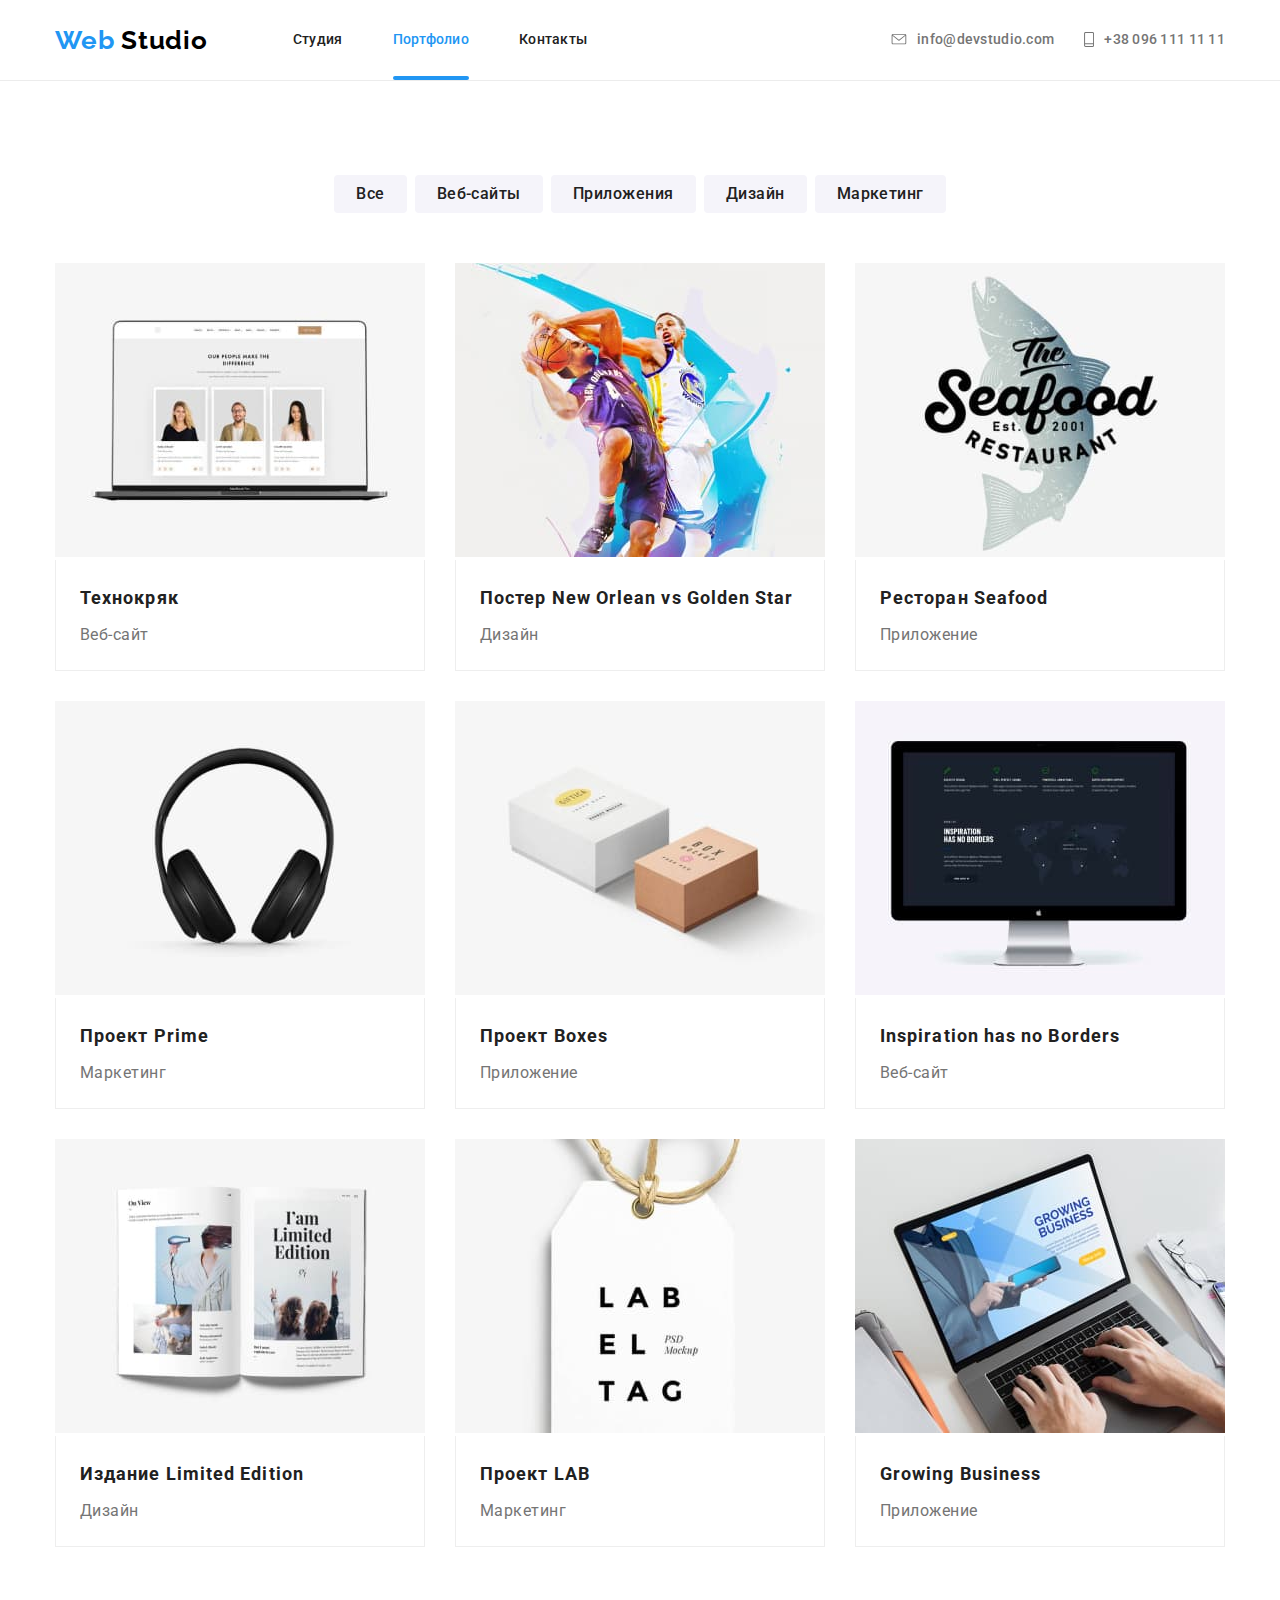
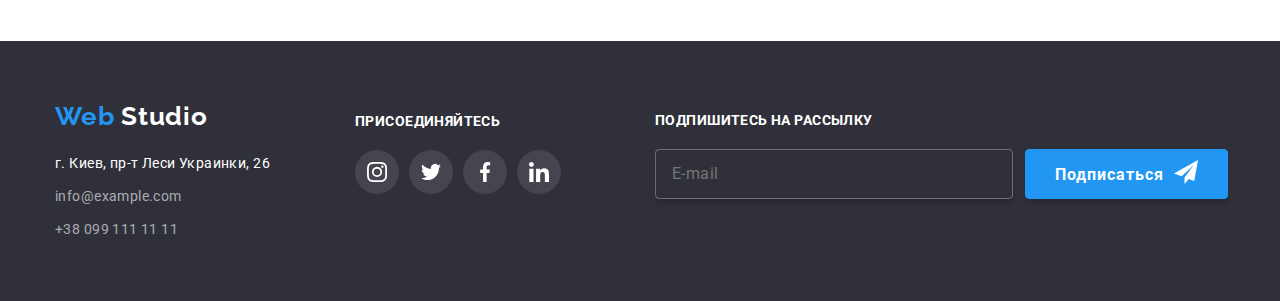
==== commit 2cf13000: "happyend" ====
--- a/portfolio.html
+++ b/portfolio.html
@@ -19,40 +19,63 @@
     <!--Шапка-->
     <header class="header">
       <div class="container">
-        <nav class="nav">
-          <a href="./index.html" class="logo">
-            Web <span class="logo-studio">Studio</span>
-          </a>
-          <ul class="site-nav">
-            <li class="site-nav-title">
-              <a href="./index.html" class="link">Студия</a>
-            </li>
-            <li class="site-nav-title">
-              <a href="./portfolio.html" target="_blank" class="link current"
-                >Портфолио</a
+        <a href="./index.html" class="logo">
+          Web <span class="logo-studio">Studio</span>
+        </a>
+        <button
+          type="button"
+          class="menu-button"
+          aria-expanded="false"
+          aria-controls="menu-container"
+          data-menu-button
+        >
+          <svg
+            aria-label="Переключатель мобильного меню"
+            class="menu-icon"
+            width="40px"
+            height="40px"
+          >
+            <use
+              class="burger-icon"
+              href="./images/symbol-defs.svg#icon-menu"
+            ></use>
+            <use
+              class="hidden-icon"
+              href="./images/symbol-defs.svg#icon-close"
+            ></use>
+          </svg>
+        </button>
+        <div class="mobile-menu" data-menu>
+          <nav class="nav">
+            <ul class="site-nav">
+              <li class="site-nav-title">
+                <a href="./index.html" class="link">Студия</a>
+              </li>
+              <li class="site-nav-title">
+                <a href="./portfolio.html" class="link current">Портфолио</a>
+              </li>
+              <li class="site-nav-title">
+                <a href="#footer" class="link">Контакты</a>
+              </li>
+            </ul>
+          </nav>
+          <ul class="contacts-nav">
+            <li>
+              <a class="link" href="mailto:info@devstudio.com"
+                ><svg class="contact-icon" width="16px" height="11px">
+                  <use href="./images/icons.svg#email"></use></svg
+                >info@devstudio.com</a
               >
             </li>
-            <li class="site-nav-title">
-              <a href="#footer" class="link">Контакты</a>
+            <li>
+              <a class="link last" href="tel:380961111111"
+                ><svg class="contact-icon" width="10px" height="15px">
+                  <use href="./images/icons.svg#phone"></use></svg
+                >+38 096 111 11 11</a
+              >
             </li>
           </ul>
-        </nav>
-        <ul class="contacts-nav">
-          <li>
-            <a class="link" href="mailto:info@devstudio.com"
-              ><svg class="contact-icon" width="16px" height="11px">
-                <use href="./images/icons.svg#email"></use></svg
-              >info@devstudio.com</a
-            >
-          </li>
-          <li>
-            <a class="link last" href="tel:380961111111"
-              ><svg class="contact-icon" width="10px" height="15px">
-                <use href="./images/icons.svg#phone"></use></svg
-              >+38 096 111 11 11</a
-            >
-          </li>
-        </ul>
+        </div>
       </div>
     </header>
     <main>
@@ -81,19 +104,32 @@
             <a href="./portfolio.html" class="portfolio-link">
               <div class="content-img">
                 <picture>
-                  <source media="(max-width: 767px)" srcset="
-                              /images/portfolio/tc-mobile.jpg 1x,
-                              /images/portfolio/tc-mobile@2x.jpg 2x
-                            " />
-                  <source media="(min-width: 768px) and (max-width: 1199px)" srcset="
-                              /images/portfolio/tc-tablet.jpg 1x,
-                              /images/portfolio/tc-tablet@2x.jpg 2x
-                            " />
-                  <source media="(min-width: 1200px)" srcset="
-                              /images/portfolio/tc.jpg 1x,
-                              /images/portfolio/tc@2x.jpg 2x
-                            " />
-                            <img src="./images/portfolio/tc.jpg" alt="Технокряк" height="260" />
+                  <source
+                    media="(max-width: 767px)"
+                    srcset="
+                      /images/portfolio/tc-mobile.jpg    1x,
+                      /images/portfolio/tc-mobile@2x.jpg 2x
+                    "
+                  />
+                  <source
+                    media="(min-width: 768px) and (max-width: 1199px)"
+                    srcset="
+                      /images/portfolio/tc-tablet.jpg    1x,
+                      /images/portfolio/tc-tablet@2x.jpg 2x
+                    "
+                  />
+                  <source
+                    media="(min-width: 1200px)"
+                    srcset="
+                      /images/portfolio/tc.jpg    1x,
+                      /images/portfolio/tc@2x.jpg 2x
+                    "
+                  />
+                  <img
+                    src="./images/portfolio/tc.jpg"
+                    alt="Технокряк"
+                    height="260"
+                  />
                 </picture>
                 <p class="portfolio-description">
                   Технокряк это современная площадка распространения
@@ -111,19 +147,32 @@
             <a href="./portfolio.html" class="portfolio-link">
               <div class="content-img">
                 <picture>
-                  <source media="(max-width: 767px)" srcset="
-                              /images/portfolio/nogs-mobile.jpg 1x,
-                              /images/portfolio/nogs-mobile@2x.jpg 2x
-                            " />
-                  <source media="(min-width: 768px) and (max-width: 1199px)" srcset="
-                              /images/portfolio/nogs-tablet.jpg 1x,
-                              /images/portfolio/nogs-tablet@2x.jpg 2x
-                            " />
-                  <source media="(min-width: 1200px)" srcset="
-                              /images/portfolio/nogs.jpg 1x,
-                              /images/portfolio/nogs@2x.jpg 2x
-                            " />
-                            <img src="./images/portfolio/nogs.jpg" alt="Постер Новый Орлеан против Голден Стар" height="260" />
+                  <source
+                    media="(max-width: 767px)"
+                    srcset="
+                      /images/portfolio/nogs-mobile.jpg    1x,
+                      /images/portfolio/nogs-mobile@2x.jpg 2x
+                    "
+                  />
+                  <source
+                    media="(min-width: 768px) and (max-width: 1199px)"
+                    srcset="
+                      /images/portfolio/nogs-tablet.jpg    1x,
+                      /images/portfolio/nogs-tablet@2x.jpg 2x
+                    "
+                  />
+                  <source
+                    media="(min-width: 1200px)"
+                    srcset="
+                      /images/portfolio/nogs.jpg    1x,
+                      /images/portfolio/nogs@2x.jpg 2x
+                    "
+                  />
+                  <img
+                    src="./images/portfolio/nogs.jpg"
+                    alt="Постер Новый Орлеан против Голден Стар"
+                    height="260"
+                  />
                 </picture>
                 <p class="portfolio-description">
                   Технокряк это современная площадка распространения
@@ -143,19 +192,32 @@
             <a href="./portfolio.html" class="portfolio-link">
               <div class="content-img">
                 <picture>
-                  <source media="(max-width: 767px)" srcset="
-                              /images/portfolio/seafood-mobile.jpg 1x,
-                              /images/portfolio/seafood-mobile@2x.jpg 2x
-                            " />
-                  <source media="(min-width: 768px) and (max-width: 1199px)" srcset="
-                              /images/portfolio/seafood-tablet.jpg 1x,
-                              /images/portfolio/seafood-tablet@2x.jpg 2x
-                            " />
-                  <source media="(min-width: 1200px)" srcset="
-                              /images/portfolio/seafood.jpg 1x,
-                              /images/portfolio/seafood@2x.jpg 2x
-                            " />
-                            <img src="./images/portfolio/seafood.jpg" alt="Ресторан морепродуктов" height="260" />
+                  <source
+                    media="(max-width: 767px)"
+                    srcset="
+                      /images/portfolio/seafood-mobile.jpg    1x,
+                      /images/portfolio/seafood-mobile@2x.jpg 2x
+                    "
+                  />
+                  <source
+                    media="(min-width: 768px) and (max-width: 1199px)"
+                    srcset="
+                      /images/portfolio/seafood-tablet.jpg    1x,
+                      /images/portfolio/seafood-tablet@2x.jpg 2x
+                    "
+                  />
+                  <source
+                    media="(min-width: 1200px)"
+                    srcset="
+                      /images/portfolio/seafood.jpg    1x,
+                      /images/portfolio/seafood@2x.jpg 2x
+                    "
+                  />
+                  <img
+                    src="./images/portfolio/seafood.jpg"
+                    alt="Ресторан морепродуктов"
+                    height="260"
+                  />
                 </picture>
                 <p class="portfolio-description">
                   Технокряк это современная площадка распространения
@@ -173,19 +235,32 @@
             <a href="./portfolio.html" class="portfolio-link">
               <div class="content-img">
                 <picture>
-                  <source media="(max-width: 767px)" srcset="
-                              /images/portfolio/prime-mobile.jpg 1x,
-                              /images/portfolio/prime-mobile@2x.jpg 2x
-                            " />
-                  <source media="(min-width: 768px) and (max-width: 1199px)" srcset="
-                              /images/portfolio/prime-tablet.jpg 1x,
-                              /images/portfolio/prime-tablet@2x.jpg 2x
-                            " />
-                  <source media="(min-width: 1200px)" srcset="
-                              /images/portfolio/prime.jpg 1x,
-                              /images/portfolio/prime@2x.jpg 2x
-                            " />
-                            <img src="./images/portfolio/prime.jpg" alt="Ресторан морепродуктов" height="260" />
+                  <source
+                    media="(max-width: 767px)"
+                    srcset="
+                      /images/portfolio/prime-mobile.jpg    1x,
+                      /images/portfolio/prime-mobile@2x.jpg 2x
+                    "
+                  />
+                  <source
+                    media="(min-width: 768px) and (max-width: 1199px)"
+                    srcset="
+                      /images/portfolio/prime-tablet.jpg    1x,
+                      /images/portfolio/prime-tablet@2x.jpg 2x
+                    "
+                  />
+                  <source
+                    media="(min-width: 1200px)"
+                    srcset="
+                      /images/portfolio/prime.jpg    1x,
+                      /images/portfolio/prime@2x.jpg 2x
+                    "
+                  />
+                  <img
+                    src="./images/portfolio/prime.jpg"
+                    alt="Ресторан морепродуктов"
+                    height="260"
+                  />
                 </picture>
                 <p class="portfolio-description">
                   Технокряк это современная площадка распространения
@@ -203,19 +278,32 @@
             <a href="./portfolio.html" class="portfolio-link">
               <div class="content-img">
                 <picture>
-                  <source media="(max-width: 767px)" srcset="
-                              /images/portfolio/boxes-mobile.jpg 1x,
-                              /images/portfolio/boxes-mobile@2x.jpg 2x
-                            " />
-                  <source media="(min-width: 768px) and (max-width: 1199px)" srcset="
-                              /images/portfolio/boxes-tablet.jpg 1x,
-                              /images/portfolio/boxes-tablet@2x.jpg 2x
-                            " />
-                  <source media="(min-width: 1200px)" srcset="
-                              /images/portfolio/boxes.jpg 1x,
-                              /images/portfolio/boxes@2x.jpg 2x
-                            " />
-                            <img src="./images/portfolio/boxes.jpg" alt="Проект Боксес" height="260" />
+                  <source
+                    media="(max-width: 767px)"
+                    srcset="
+                      /images/portfolio/boxes-mobile.jpg    1x,
+                      /images/portfolio/boxes-mobile@2x.jpg 2x
+                    "
+                  />
+                  <source
+                    media="(min-width: 768px) and (max-width: 1199px)"
+                    srcset="
+                      /images/portfolio/boxes-tablet.jpg    1x,
+                      /images/portfolio/boxes-tablet@2x.jpg 2x
+                    "
+                  />
+                  <source
+                    media="(min-width: 1200px)"
+                    srcset="
+                      /images/portfolio/boxes.jpg    1x,
+                      /images/portfolio/boxes@2x.jpg 2x
+                    "
+                  />
+                  <img
+                    src="./images/portfolio/boxes.jpg"
+                    alt="Проект Боксес"
+                    height="260"
+                  />
                 </picture>
                 <p class="portfolio-description">
                   Технокряк это современная площадка распространения
@@ -233,19 +321,32 @@
             <a href="./portfolio.html" class="portfolio-link">
               <div class="content-img">
                 <picture>
-                  <source media="(max-width: 767px)" srcset="
-                              /images/portfolio/inspiration-mobile.jpg 1x,
-                              /images/portfolio/inspiration-mobile@2x.jpg 2x
-                            " />
-                  <source media="(min-width: 768px) and (max-width: 1199px)" srcset="
-                              /images/portfolio/inspiration-tablet.jpg 1x,
-                              /images/portfolio/inspiration-tablet@2x.jpg 2x
-                            " />
-                  <source media="(min-width: 1200px)" srcset="
-                              /images/portfolio/inspiration.jpg 1x,
-                              /images/portfolio/inspiration@2x.jpg 2x
-                            " />
-                            <img src="./images/portfolio/inspiration.jpg" alt="Вдохновение не имеет границ" height="260" />
+                  <source
+                    media="(max-width: 767px)"
+                    srcset="
+                      /images/portfolio/inspiration-mobile.jpg    1x,
+                      /images/portfolio/inspiration-mobile@2x.jpg 2x
+                    "
+                  />
+                  <source
+                    media="(min-width: 768px) and (max-width: 1199px)"
+                    srcset="
+                      /images/portfolio/inspiration-tablet.jpg    1x,
+                      /images/portfolio/inspiration-tablet@2x.jpg 2x
+                    "
+                  />
+                  <source
+                    media="(min-width: 1200px)"
+                    srcset="
+                      /images/portfolio/inspiration.jpg    1x,
+                      /images/portfolio/inspiration@2x.jpg 2x
+                    "
+                  />
+                  <img
+                    src="./images/portfolio/inspiration.jpg"
+                    alt="Вдохновение не имеет границ"
+                    height="260"
+                  />
                 </picture>
                 <p class="portfolio-description">
                   Технокряк это современная площадка распространения
@@ -265,19 +366,32 @@
             <a href="./portfolio.html" class="portfolio-link">
               <div class="content-img">
                 <picture>
-                  <source media="(max-width: 767px)" srcset="
-                              /images/portfolio/le-mobile.jpg 1x,
-                              /images/portfolio/le-mobile@2x.jpg 2x
-                            " />
-                  <source media="(min-width: 768px) and (max-width: 1199px)" srcset="
-                              /images/portfolio/le-tablet.jpg 1x,
-                              /images/portfolio/le-tablet@2x.jpg 2x
-                            " />
-                  <source media="(min-width: 1200px)" srcset="
-                              /images/portfolio/le.jpg 1x,
-                              /images/portfolio/le@2x.jpg 2x
-                            " />
-                            <img src="./images/portfolio/le.jpg" alt="Издание ЛЭ" height="260" />
+                  <source
+                    media="(max-width: 767px)"
+                    srcset="
+                      /images/portfolio/le-mobile.jpg    1x,
+                      /images/portfolio/le-mobile@2x.jpg 2x
+                    "
+                  />
+                  <source
+                    media="(min-width: 768px) and (max-width: 1199px)"
+                    srcset="
+                      /images/portfolio/le-tablet.jpg    1x,
+                      /images/portfolio/le-tablet@2x.jpg 2x
+                    "
+                  />
+                  <source
+                    media="(min-width: 1200px)"
+                    srcset="
+                      /images/portfolio/le.jpg    1x,
+                      /images/portfolio/le@2x.jpg 2x
+                    "
+                  />
+                  <img
+                    src="./images/portfolio/le.jpg"
+                    alt="Издание ЛЭ"
+                    height="260"
+                  />
                 </picture>
                 <p class="portfolio-description">
                   Технокряк это современная площадка распространения
@@ -295,19 +409,32 @@
             <a href="./portfolio.html" class="portfolio-link">
               <div class="content-img">
                 <picture>
-                  <source media="(max-width: 767px)" srcset="
-                              /images/portfolio/lab-mobile.jpg 1x,
-                              /images/portfolio/lab-mobile@2x.jpg 2x
-                            " />
-                  <source media="(min-width: 768px) and (max-width: 1199px)" srcset="
-                              /images/portfolio/lab-tablet.jpg 1x,
-                              /images/portfolio/lab-tablet@2x.jpg 2x
-                            " />
-                  <source media="(min-width: 1200px)" srcset="
-                              /images/portfolio/lab.jpg 1x,
-                              /images/portfolio/lab@2x.jpg 2x
-                            " />
-                            <img src="./images/portfolio/lab.jpg" alt="Проект ЛАБ" height="260" />
+                  <source
+                    media="(max-width: 767px)"
+                    srcset="
+                      /images/portfolio/lab-mobile.jpg    1x,
+                      /images/portfolio/lab-mobile@2x.jpg 2x
+                    "
+                  />
+                  <source
+                    media="(min-width: 768px) and (max-width: 1199px)"
+                    srcset="
+                      /images/portfolio/lab-tablet.jpg    1x,
+                      /images/portfolio/lab-tablet@2x.jpg 2x
+                    "
+                  />
+                  <source
+                    media="(min-width: 1200px)"
+                    srcset="
+                      /images/portfolio/lab.jpg    1x,
+                      /images/portfolio/lab@2x.jpg 2x
+                    "
+                  />
+                  <img
+                    src="./images/portfolio/lab.jpg"
+                    alt="Проект ЛАБ"
+                    height="260"
+                  />
                 </picture>
                 <p class="portfolio-description">
                   Технокряк это современная площадка распространения
@@ -325,19 +452,32 @@
             <a href="./portfolio.html" class="portfolio-link">
               <div class="content-img">
                 <picture>
-                  <source media="(max-width: 767px)" srcset="
-                              /images/portfolio/gb-mobile.jpg 1x,
-                              /images/portfolio/gb-mobile@2x.jpg 2x
-                            " />
-                  <source media="(min-width: 768px) and (max-width: 1199px)" srcset="
-                              /images/portfolio/gb-tablet.jpg 1x,
-                              /images/portfolio/gb-tablet@2x.jpg 2x
-                            " />
-                  <source media="(min-width: 1200px)" srcset="
-                              /images/portfolio/gb.jpg 1x,
-                              /images/portfolio/gb@2x.jpg 2x
-                            " />
-                            <img src="./images/portfolio/gb.jpg" alt="Приложение Растущий Бизнес" height="260" />
+                  <source
+                    media="(max-width: 767px)"
+                    srcset="
+                      /images/portfolio/gb-mobile.jpg    1x,
+                      /images/portfolio/gb-mobile@2x.jpg 2x
+                    "
+                  />
+                  <source
+                    media="(min-width: 768px) and (max-width: 1199px)"
+                    srcset="
+                      /images/portfolio/gb-tablet.jpg    1x,
+                      /images/portfolio/gb-tablet@2x.jpg 2x
+                    "
+                  />
+                  <source
+                    media="(min-width: 1200px)"
+                    srcset="
+                      /images/portfolio/gb.jpg    1x,
+                      /images/portfolio/gb@2x.jpg 2x
+                    "
+                  />
+                  <img
+                    src="./images/portfolio/gb.jpg"
+                    alt="Приложение Растущий Бизнес"
+                    height="260"
+                  />
                 </picture>
                 <p class="portfolio-description">
                   Технокряк это современная площадка распространения
@@ -429,5 +569,6 @@
         </div>
       </div>
     </footer>
+    <script src="./js/menu.js"></script>
   </body>
 </html>
--- a/css/main.min.css
+++ b/css/main.min.css
@@ -1,2 +1,2 @@
-html{box-sizing:border-box}*,*::before,*::after{box-sizing:inherit}img{display:block;max-width:100%;height:auto}h1,h2,h3,h4,h5,h6,p{margin:0;padding:0;font-size:14px}body{font-size:14px;font-family:Roboto, sans-serif;background-color:var(--primary-white-color);color:var(--primary-text-color)}ul{list-style:none;text-decoration:none;margin:0;padding:0}.section-none{display:none}.section-title{font-weight:700;font-size:36px;line-height:1.67;text-align:center;letter-spacing:0.03em;color:#212121}@media screen and (min-width: 320px) and (max-width: 1199px){.section-title{margin-bottom:30px}}@media screen and (min-width: 1200px){.section-title{margin-bottom:50px}}.container{text-align:center;width:100%;padding-left:15px;padding-right:15px;margin-left:auto;margin-right:auto}@media screen and (max-width: 767px){.container{width:100%}}@media screen and (min-width: 768px) and (max-width: 1199px){.container{width:768px}}@media screen and (min-width: 1200px){.container{width:1200px}}@media screen and (min-width: 768px){ul{display:flex}}.nav,.link,.site-nav{display:flex;align-items:center}.link,.network-link,.customer-link,.footer-contact,.button-filters{transition:color 250ms cubic-bezier(0.4, 0, 0.2, 1)}.customer-link{transition:border-color 250ms cubic-bezier(0.4, 0, 0.2, 1)}.network-link,.network-footer-link,.button-filters{transition:background-color 250ms cubic-bezier(0.4, 0, 0.2, 1)}.network-link,.network-footer-link{display:flex;height:44px;width:44px;border-radius:50%}.header{width:100%;position:fixed;z-index:99;top:0;left:0;right:0;border-bottom:1px solid #ececec;background-color:#fff}.header>.container{display:flex;align-items:center}@media screen and (max-width: 767px){.header>.container{padding:16px 15px}}@media screen and (max-width: 767px){.header>.container{position:relative;top:0;left:0}}.logo{text-decoration:none;font-family:Raleway;font-weight:700;font-size:26px;line-height:1.19;letter-spacing:0.03em;color:#2196f3}.logo-studio{color:#000000}.logo-footer{color:#ffffff}@media screen and (max-width: 1199px){.logo{font-size:24px;line-height:1.17}}@media screen and (min-width: 768px) and (max-width: 1199px){.logo{margin-right:56px}}@media screen and (min-width: 1200px){.logo{display:inline-block;margin-right:60px}}@media screen and (min-width: 768px){.menu-button{display:none}}@media screen and (max-width: 767px){.menu-button{margin-left:auto;padding:0px;border:none;background-color:transparent}}.nav>a{padding-top:24px;padding-bottom:24px}@media screen and (min-width: 768px) and (max-width: 1199px){.nav>a{margin-right:56px}}@media screen and (min-width: 1200px){.nav>a{margin-right:60px}}@media screen and (max-width: 767px){.nav{justify-content:center;font-size:18px;line-height:1.17}}.link{padding:32px 0;text-decoration:none;font-weight:500;line-height:1.14;letter-spacing:0.02em;color:#212121}@media screen and (max-width: 767px){.link{position:relative;padding:0}}.link:hover,.link:focus{color:#2196f3}@media screen and (max-width: 767px){.site-nav{flex-direction:column;margin-bottom:60px}}@media screen and (min-width: 768px){.site-nav-title{margin-left:25px;position:relative}.site-nav-title:not(:last-child){margin-right:25px}}@media screen and (max-width: 767px){.site-nav-title{margin:0;padding:0}.site-nav-title:not(:last-child){margin-bottom:40px}}.current{color:#2196f3}.current::after{position:absolute;content:"";width:100%;height:4px;border-radius:2px;bottom:0;left:0;background-color:#2196f3}@media screen and (max-width: 767px){.current{padding-bottom:8px}.current::after{top:100%}}.menu-button:hover,.menu-button:focus{fill:#2196f3;outline:none}.menu-button.is-open .hidden-icon{display:block}.menu-button.is-open .burger-icon{display:none}.menu-button .burger-icon{display:block}.menu-button .hidden-icon{display:none}@media screen and (max-width: 767px){.mobile-menu{display:none;position:absolute;top:100%;left:0;width:100%;z-index:1000;padding:60px 0px;background-color:#fff;box-shadow:0px 1px 3px rgba(0,0,0,0.16),0px 2px 4px rgba(0,0,0,0.08),0px 4px 8px rgba(0,0,0,0.04);pointer-events:none}}@media screen and (min-width: 768px){.mobile-menu{display:flex;flex-grow:1}}@media screen and (max-width: 767px){.mobile-menu.is-open{display:block;pointer-events:initial}}.contacts-nav{display:flex}.contacts-nav a{color:#757575}@media screen and (max-width: 767px){.contacts-nav{flex-direction:column;align-items:center;font-size:18px;line-height:1.67}.contacts-nav li:not(:last-child){margin-bottom:16px}.contacts-nav a{padding:0}}@media screen and (min-width: 768px) and (max-width: 1199px){.contacts-nav{flex-direction:column;margin-left:auto;text-align:left;justify-content:center;font-size:12px;line-height:1.67}.contacts-nav a{padding:5px 0}}@media screen and (min-width: 1200px){.contacts-nav{margin-left:auto}.contacts-nav li:not(:last-child){margin-right:30px}}.contact-icon{fill:currentColor;vertical-align:middle}@media screen and (max-width: 767px){.contact-icon{margin-right:10px}}@media screen and (min-width: 768px) and (max-width: 1199px){.contact-icon{margin-right:8px}}@media screen and (min-width: 1200px){.contact-icon{margin-right:10px}}main{position:relative;top:81px;z-index:0}@media screen and (max-width: 767px){main{top:60px}}@media screen and (max-width: 1199px){.section{padding-top:60px;padding-bottom:60px}}@media screen and (min-width: 1200px){.section{padding-top:94px;padding-bottom:94px}}.hero{width:100%;margin-left:auto;margin-right:auto;max-width:1600px;background-color:rgba(47,48,58,0.8);background-repeat:no-repeat;background-position:center}@media screen and (max-width: 767px){.hero{background-image:linear-gradient(to right, rgba(47,48,58,0.8), rgba(47,48,58,0.8)),url("../images/header-mobile.jpg")}}@media screen and (max-width: 767px) and (min-device-pixel-ratio: 2), screen and (max-width: 767px) and (min-resolution: 192dpi), screen and (max-width: 767px) and (min-resolution: 2dppx){.hero{background-image:linear-gradient(to right, rgba(47,48,58,0.8), rgba(47,48,58,0.8)),url("../images/header-mobile@2x.jpg")}}@media screen and (min-width: 768px) and (max-width: 1199px){.hero{background-image:linear-gradient(to right, rgba(47,48,58,0.8), rgba(47,48,58,0.8)),url("../images/header-tablet.jpg")}}@media screen and (min-width: 768px) and (max-width: 1199px) and (min-device-pixel-ratio: 2), screen and (min-width: 768px) and (max-width: 1199px) and (min-resolution: 192dpi), screen and (min-width: 768px) and (max-width: 1199px) and (min-resolution: 2dppx){.hero{background-image:linear-gradient(to right, rgba(47,48,58,0.8), rgba(47,48,58,0.8)),url("../images/header-tablet@2x.jpg")}}@media screen and (min-width: 1200px){.hero{background-image:linear-gradient(to right, rgba(47,48,58,0.8), rgba(47,48,58,0.8)),url("../images/headermini.jpg")}}@media screen and (min-width: 1200px) and (min-device-pixel-ratio: 2), screen and (min-width: 1200px) and (min-resolution: 192dpi), screen and (min-width: 1200px) and (min-resolution: 2dppx){.hero{background-image:linear-gradient(to right, rgba(47,48,58,0.8), rgba(47,48,58,0.8)),url("../images/headermini@2x.jpg")}}.hero-title{width:100%;margin-top:0;margin-bottom:30px;margin-left:auto;margin-right:auto;text-align:center;text-transform:uppercase;font-weight:900;letter-spacing:0.06em;color:#fff}.hero-button{min-width:200px;padding:10px 32px;text-decoration:none;font-weight:700;font-size:16px;line-height:1.87;text-align:center;letter-spacing:0.06em;border:0;box-shadow:0px 4px 4px rgba(0,0,0,0.15);border-radius:4px;color:#2196f3;background-color:#fff}.hero-button:hover,.hero-button:focus{cursor:pointer;color:#fff;background-color:#2196f3}@media screen and (max-width: 1199px){.hero{padding-top:118px;padding-bottom:118px}.hero-title{width:360px;font-size:26px;line-height:1.36}}@media screen and (min-width: 1200px){.hero{padding-top:200px;padding-bottom:200px}.hero-title{width:696px;font-size:44px;line-height:1.36}}.advantage.container{display:flex}.advantage-item{text-align:left}.advantage-item div{height:120px;text-align:center;padding-top:25px;background-color:#f5f4fa;border-radius:4px}.advantage-icon{display:inline-block;width:70px;height:70px}.advantage-title{margin-top:30px;margin-bottom:10px;font-weight:700;line-height:1.14;letter-spacing:0.03em;text-transform:uppercase;color:#212121}@media screen and (min-width: 320px) and (max-width: 767px){.advantage-title{text-align:center}}.advantage-description{width:100%;font-weight:400;line-height:1.71;letter-spacing:0.03em;color:#757575}@media screen and (max-width: 767px){.advantage-item:not(:last-child){margin-bottom:30px}}@media screen and (min-width: 768px) and (max-width: 1199px){.advantage{flex-wrap:wrap}.advantage-item{display:inline-block;flex-wrap:wrap;text-align:left;margin-right:30px;margin-bottom:30px;width:calc((100% - 30px) / 2)}.advantage-item:nth-child(2n){margin-right:0}.advantage-item:nth-last-child(-n+2){margin-bottom:0}}@media screen and (min-width: 1200px){.advantage{display:flex}.advantages{padding-bottom:0}.advantage-item{margin-right:30px;width:calc((100% - 90px) / 4)}.advantage-item:last-child{margin-right:0}}@media screen and (max-width: 1199px){.services-section{display:none}}@media screen and (min-width: 1200px){.services-item{position:relative;width:calc((100% - 60px) / 3);margin-right:30px;display:inline-block;border:0;text-decoration:none;font-weight:700;line-height:1.14;letter-spacing:0.03em;text-transform:uppercase;color:#fff}.services-item:last-child{margin-right:0}.services-item p{position:absolute;width:100%;padding-top:27px;padding-bottom:27px;background-color:rgba(47,48,58,0.8);bottom:0}}.section.team{background-color:#f5f4fa}.team-list{display:flex}.team-list-item{box-shadow:0px 2px 1px rgba(0,0,0,0.2),0px 1px 1px rgba(0,0,0,0.14),0px 1px 3px rgba(0,0,0,0.12);border-radius:0px 0px 4px 4px;overflow:hidden;margin-right:30px;width:calc((100% - 90px) / 4);background-color:#fff}.team-list-item:last-child{margin-right:0}.team-description{display:inline-block;text-align:center;padding:30px 32px 24px 32px}.team-list-title{margin-bottom:10px;font-weight:500;font-size:16px;line-height:1.19;letter-spacing:0.03em;color:#212121}.profession{margin-bottom:16px;font-weight:400;font-size:16px;line-height:1.19;letter-spacing:0.03em;color:#757575;background-color:#fff}.network{display:flex;justify-content:center}.network-title:not(:last-child){margin-right:10px}.network-link{color:#afb1b8;margin:0;padding:0}.network-link:hover,.network-link:focus{background-color:#2196f3;color:#fff}.network-icon{padding:12px 12px;fill:currentColor}@media screen and (max-width: 767px){.team-list{flex-direction:column}.team-list-item{width:100%;margin-right:0}.team-list-item:not(:last-child){margin-bottom:30px}}@media screen and (min-width: 768px) and (max-width: 1199px){.team-list{flex-wrap:wrap}.team-list-item{margin-bottom:30px;width:calc((100% - 30px) / 2)}.team-list-item:nth-child(2n){margin-right:0}.team-list-item:nth-last-child(-n+2){margin-bottom:0}}@media screen and (min-width: 1200px){.team-list-item{width:calc((100% - 90px) / 4);background-color:#fff}.team-list-item:last-child{margin-right:0}}.customers{display:flex;flex-wrap:wrap;margin-right:auto;margin-left:auto}.customer-link{display:flex;align-items:center;justify-content:center;height:90px;border:1px solid #afb1b8;border-radius:4px;color:#afb1b8}.customer-link:hover,.customer-link:focus{border-color:#2196f3;color:#2196f3}.customer-logo{margin-right:30px}@media screen and (min-width: 320px) and (max-width: 767px){.customer-logo{width:calc((100% - 30px) / 2);margin-bottom:30px}.customer-logo:nth-child(2n){margin-right:0}.customer-logo:nth-last-child(-n+2){margin-bottom:0}}@media screen and (min-width: 768px){.customer-logo{width:calc((100% - 60px) / 3);margin-bottom:30px}.customer-logo:nth-child(3n){margin-right:0}.customer-logo:nth-last-child(-n+3){margin-bottom:0}}@media screen and (min-width: 1200px){.customer-logo{width:calc((100% - 150px) / 6)}.customer-logo:not(:last-child){margin-right:30px}}.customer-icon{fill:currentColor}.footer{position:relative;top:81px;bottom:0;background-color:#2f303a;padding:60px 0}@media screen and (min-width: 320px) and (max-width: 767px){.footer>.container{text-align:center}}@media screen and (min-width: 1200px){.footer>.container{display:flex}}@media screen and (min-width: 767px) and (max-width: 1199px){.footer-tablet{display:flex;margin-bottom:60px}}@media screen and (min-width: 1200px){.footer-tablet{display:flex;width:calc(50% + 45px)}}@media screen and (min-width: 1200px){.container .address{text-align:start}}.address>a{display:inline-block;margin-bottom:20px}@media screen and (min-width: 320px) and (max-width: 767px){.address{margin-bottom:60px}}@media screen and (min-width: 767px) and (max-width: 1199px){.address{width:calc((100% - 30px) / 2)}}@media screen and (min-width: 1200px){.address{margin-right:30px;width:calc((100% - 30px) / 2)}}.footer-address{font-style:normal;font-weight:400;line-height:1.7;letter-spacing:0.03em;color:#fff}.footer-address>p{margin-bottom:9px}.footer-contact{display:block;margin-bottom:9px;text-decoration:none;font-weight:400;line-height:1.71;letter-spacing:0.03em;color:rgba(255,255,255,0.6)}.footer-contact:last-child{margin-bottom:0}.footer-contact:hover,.footer-contact:focus{color:#2196f3}.join{justify-content:center}@media screen and (min-width: 320px) and (max-width: 767px){.join{margin-bottom:60px}}@media screen and (min-width: 767px) and (max-width: 1199px){.join{width:calc((100% - 30px) / 2);padding-top:12px}}@media screen and (min-width: 1200px){.join{display:inline-block;padding-top:12px;text-align:left;margin-right:30px;width:calc((100% - 30px) / 2)}.join .network{justify-content:start}}.join-title{display:inline-block;margin-bottom:20px;font-weight:700;line-height:1.14;letter-spacing:0.03em;text-transform:uppercase;color:#fff}.network-title-footer:not(:last-child){margin-right:10px}.network-footer-link{padding:12px 12px;fill:#fff;background-color:rgba(255,255,255,0.1)}.network-footer-link:hover,.network-footer-link:focus{background-color:#2196f3}@media screen and (min-width: 1200px){.subscribe{margin-left:auto;padding-top:12px;text-align:left;width:calc(50% - 15px)}}.subscribe-title{display:inline-block;margin-bottom:20px;font-weight:700;line-height:1.14;letter-spacing:0.03em;text-transform:uppercase;color:#fff}.subscribe{display:flex;flex-direction:column;align-items:center}@media screen and (min-width: 1200px){.subscribe{align-items:start;width:calc((100% - 30px) / 2)}}@media screen and (min-width: 1200px){.footer-form{display:flex}}.subscribe-input{height:50px;padding:15px 16px;font-size:16px;line-height:1.25;letter-spacing:0.03em;color:rgba(255,255,255,0.6);border:1px solid rgba(255,255,255,0.3);box-shadow:0px 4px 4px rgba(0,0,0,0.15);border-radius:4px;background-color:transparent}.subscribe-input:focus::placeholder{color:transparent}@media screen and (min-width: 320px) and (max-width: 1199px){.subscribe-input{display:inline-block;width:100%;max-width:450px;margin-bottom:20px;margin-right:0}}@media screen and (min-width: 1200px){.subscribe-input{margin-right:12px;width:358px}}.subscribe-button{min-width:200px;height:50px;padding:10px 29px;cursor:pointer;text-decoration:none;font-weight:700;font-size:16px;line-height:1.87;letter-spacing:0.06em;border:1px solid #2196f3;border-radius:4px;box-shadow:0px 4px 4px rgba(0,0,0,0.15);color:#fff;background-color:#2196f3}@media screen and (min-width: 1200px){.subscribe-button{display:inline-flex}}.icon-send{vertical-align:middle;margin-left:10px;fill:currentColor}.backdrop{position:fixed;top:0;left:0;opacity:1;z-index:100;transition:opacity 500ms cubic-bezier(0.4, 0, 0.2, 1);overflow-y:scroll;width:100%;height:100%;background-color:rgba(0,0,0,0.2)}.backdrop.is-hidden{opacity:0;pointer-events:none}.backdrop.is-hidden .modal{overflow-y:scroll;transform:translate(-50%, -50%) scale(1.2);transition:transform 500ms cubic-bezier(0.4, 0, 0.2, 1)}.modal{position:absolute;top:50%;left:50%;transform:translate(-50%, -50%) scale(1);transition:transform 500ms cubic-bezier(0.4, 0, 0.2, 1);width:100%;padding:40px;text-align:center;color:#212121;background-color:#fff;box-shadow:0px 2px 1px rgba(0,0,0,0.2),0px 1px 1px rgba(0,0,0,0.14),0px 1px 3px rgba(0,0,0,0.12);border-radius:4px}@media screen and (min-width: 320px) and (max-width: 1199px){.modal{width:450px}}@media screen and (min-width: 1200px){.modal{width:528px}}.modal-title{margin-bottom:30px;font-weight:700;font-size:20px;line-height:1.15;text-align:center;letter-spacing:0.03em;color:#212121}.button-close{display:flex;position:absolute;top:8px;right:8px;fill:#000000;border:1px solid rgba(0,0,0,0.1);border-radius:50%;padding:5px;background-color:#fff}.button-close:hover,.button-close:focus{border-radius:50%;fill:#2196f3;border:1px solid rgba(0,0,0,0.1);box-shadow:none;background-color:#fff}.checkbox{display:block;position:relative;margin-bottom:28px;top:0;left:0}.checkbox-input{width:100%;padding:11px 42px;border:1px solid rgba(33,33,33,0.2);border-radius:4px;background-color:#fff}.checkbox-input:focus{border:1px solid #2196f3;outline:none}.checkbox-input:focus:focus+.checkbox-name,.checkbox-input:focus:not(:placeholder-shown)+.checkbox-name{top:0;left:16px;transform:translate(0, calc(-100% - 4px));font-size:12px;line-height:1.17;letter-spacing:0.01em;color:#2196f3}.checkbox-input:focus:focus ~ .checkbox-icon,.checkbox-input:focus:not(:placeholder-shown) ~ .checkbox-icon{fill:#2196f3}.checkbox-name{position:absolute;top:50%;left:42px;transform:translateY(-50%);line-height:1.14;letter-spacing:0.01em;color:#757575;transition:transform 250ms cubic-bezier(0.4, 0, 0.2, 1)}:placeholder-shown{color:#fff}.checkbox-icon{position:absolute;top:50%;left:16px;transform:translateY(-50%)}.comment{display:block;padding:12px 16px;width:100%;height:120px;resize:none;margin-bottom:20px;border:1px solid rgba(33,33,33,0.2);border-radius:4px;line-height:1.14;letter-spacing:0.01em}.comment:focus{border:1px solid #2196f3;outline:none}.comment:focus::placeholder{color:#fff}.agree-text{position:relative;display:block;top:0;left:0;margin-bottom:30px;width:100%;line-height:1.16;letter-spacing:0.03;color:#757575}@media screen and (min-width: 320px) and (max-width: 1199px){.agree-text{font-size:12px}}@media screen and (min-width: 1200px){.agree-text{font-size:14px;padding-left:10px;line-height:1.71}}.agree-input{position:absolute;width:1px;height:1px;margin:-1px;border:0;clip:rect(0 0 0 0);overflow:hidden}.agree-input:checked+.agree-icon{border-color:transparent;background-color:#2196f3;background-image:url(../images/agree-icon.svg);fill:#fff;background-size:contain;background-origin:border-box}.agree-icon{position:absolute;display:block;top:3px;width:16px;height:15px;border-radius:2px;margin-right:8px;border:2px solid #212121;background-color:#fff}@media screen and (min-width: 1200px){.agree-icon{left:16px}}.agree-link{line-height:1.71;color:#2196f3}.portfolio-list{display:flex;flex-wrap:wrap}.filters{display:flex}@media screen and (max-width: 767px){.filters{flex-wrap:wrap;justify-content:start;margin-bottom:30px}}@media screen and (min-width: 767px) and (max-width: 1199px){.filters{flex-wrap:wrap;justify-content:center;margin-bottom:30px}}@media screen and (min-width: 1200px){.filters{margin-bottom:50px;justify-content:center}}.button-filters{display:inline-block;border-radius:4px;border:0;padding:6px 22px;text-decoration:none;font-weight:500;font-size:16px;line-height:1.62;text-align:center;letter-spacing:0.03em;color:#212121;background-color:#f5f4fa}.button-filters:focus,.button-filters:hover,.button-filters:active{color:#fff;background-color:#2196f3;border-radius:4px;box-shadow:0px 2px 2px rgba(0,0,0,0.12),0px 1px 2px rgba(0,0,0,0.08),0px 3px 1px rgba(0,0,0,0.1)}.button-item:not(:last-child){margin-right:8px}@media screen and (max-width: 767px){.button-item:not(:last-child){margin-bottom:15px}}.portfolio-item{display:inline-block;text-align:left;margin-bottom:30px}@media screen and (max-width: 767px){.portfolio-item{flex-wrap:wrap;width:100%}.portfolio-item:last-child{margin-bottom:0}}@media screen and (min-width: 768px) and (max-width: 1199px){.portfolio-item{width:calc((100% - 30px) / 2);margin-right:30px}.portfolio-item:nth-child(2n){margin-right:0}.portfolio-item:nth-last-child(-n+2){margin-bottom:0}}@media screen and (min-width: 1200px){.portfolio-item{width:calc((100% - 60px) / 3);margin-right:30px}.portfolio-item:nth-child(3n){margin-right:0}.portfolio-item:nth-last-child(-n+3){margin-bottom:0}}.portfolio-link{display:block;text-decoration:none}.portfolio-link:hover{box-shadow:1px 4px 6px rgba(0,0,0,0.16),0px 4px 4px rgba(0,0,0,0.06),0px 1px 1px rgba(0,0,0,0.12)}.portfolio-link:hover .portfolio-description{transform:translateY(0);transition:250ms cubic-bezier(0.4, 0, 0.2, 1)}.card-content{padding:20px 0 20px 24px;border:1px solid #eeeeee;border-top:0}.portfolio-title{margin-bottom:4px;font-weight:700;font-size:18px;line-height:2;letter-spacing:0.06em;color:#212121}.portfolio-kind{font-weight:400;font-size:16px;line-height:1.87;letter-spacing:0.03em;color:#757575}.content-img{position:relative;overflow:hidden}.portfolio-description{position:absolute;width:100%;height:100%;bottom:0;left:0;padding:63px 24px;transition:250ms cubic-bezier(0.4, 0, 0.2, 1);transform:translateY(100%);font-weight:400;font-size:18px;line-height:1.56;letter-spacing:0.03em;color:#fff;background-color:rgba(33,150,243,0.9)}
+html{box-sizing:border-box}*,*::before,*::after{box-sizing:inherit}img{max-width:100%;height:auto}h1,h2,h3,h4,h5,h6,p{margin:0;padding:0;font-size:14px}body{font-size:14px;font-family:Roboto, sans-serif;background-color:var(--primary-white-color);color:var(--primary-text-color)}ul{list-style:none;text-decoration:none;margin:0;padding:0}.section-none{display:none}.section-title{font-weight:700;font-size:36px;line-height:1.67;text-align:center;letter-spacing:0.03em;color:#212121}@media screen and (min-width: 320px) and (max-width: 1199px){.section-title{margin-bottom:30px}}@media screen and (min-width: 1200px){.section-title{margin-bottom:50px}}.container{text-align:center;width:100%;padding-left:15px;padding-right:15px;margin-left:auto;margin-right:auto}@media screen and (max-width: 767px){.container{width:100%}}@media screen and (min-width: 768px) and (max-width: 1199px){.container{width:768px}}@media screen and (min-width: 1200px){.container{width:1200px}}@media screen and (min-width: 768px){ul{display:flex}}.nav,.link,.site-nav{display:flex;align-items:center}.link,.menu-button,.network-link,.customer-link,.footer-contact,.button-filters{transition:color 250ms cubic-bezier(0.4, 0, 0.2, 1)}.customer-link{transition:border-color 250ms cubic-bezier(0.4, 0, 0.2, 1)}.network-link,.network-footer-link,.button-filters{transition:background-color 250ms cubic-bezier(0.4, 0, 0.2, 1)}.network-link,.network-footer-link{display:flex;height:44px;width:44px;border-radius:50%}.header{width:100%;position:fixed;z-index:99;top:0;left:0;right:0;border-bottom:1px solid #ececec;background-color:#fff}.header>.container{display:flex;align-items:center}@media screen and (max-width: 767px){.header>.container{padding:10px 15px}}@media screen and (max-width: 767px){.header>.container{position:relative}}.logo{text-decoration:none;font-family:Raleway;font-weight:700;font-size:26px;line-height:1.19;letter-spacing:0.03em;color:#2196f3}.logo-studio{color:#000000}.logo-footer{color:#ffffff}@media screen and (max-width: 1199px){.logo{font-size:24px;line-height:1.17}}@media screen and (min-width: 768px) and (max-width: 1199px){.logo{margin-right:56px}}@media screen and (min-width: 1200px){.logo{display:inline-block;margin-right:60px}}@media screen and (min-width: 768px){.menu-button{display:none}}@media screen and (max-width: 767px){.menu-button{margin-left:auto;padding:0px;border:none;background-color:transparent}}.nav>a{padding-top:24px;padding-bottom:24px}@media screen and (min-width: 768px) and (max-width: 1199px){.nav>a{margin-right:56px}}@media screen and (min-width: 1200px){.nav>a{margin-right:60px}}@media screen and (max-width: 767px){.nav{justify-content:center;font-size:18px;line-height:1.17}}.link{padding:32px 0;text-decoration:none;font-weight:500;line-height:1.14;letter-spacing:0.02em;color:#212121}@media screen and (max-width: 767px){.link{position:relative;padding:0}}.link:hover,.link:focus{color:#2196f3}@media screen and (max-width: 767px){.site-nav{flex-direction:column;margin-bottom:60px}}@media screen and (min-width: 768px){.site-nav-title{margin-left:25px;position:relative}.site-nav-title:not(:last-child){margin-right:25px}}@media screen and (max-width: 767px){.site-nav-title{margin:0;padding:0}.site-nav-title:not(:last-child){margin-bottom:40px}}.current{color:#2196f3}.current::after{position:absolute;content:"";width:100%;height:4px;border-radius:2px;bottom:0;left:0;background-color:#2196f3}@media screen and (max-width: 767px){.current{padding-bottom:8px}.current::after{top:100%}}.menu-button:hover,.menu-button:focus{fill:#2196f3;outline:none}.menu-button.is-open .hidden-icon{display:block}.menu-button.is-open .burger-icon{display:none}.menu-button .burger-icon{display:block}.menu-button .hidden-icon{display:none}@media screen and (max-width: 767px){.mobile-menu{display:none;position:absolute;top:100%;left:0;width:100%;z-index:1000;padding:60px 0px;background-color:#fff;box-shadow:0px 1px 3px rgba(0,0,0,0.16),0px 2px 4px rgba(0,0,0,0.08),0px 4px 8px rgba(0,0,0,0.04);pointer-events:none}}@media screen and (min-width: 768px){.mobile-menu{display:flex;flex-grow:1}}@media screen and (max-width: 767px){.mobile-menu.is-open{display:block;pointer-events:initial}}.contacts-nav{display:flex}.contacts-nav a{color:#757575}@media screen and (max-width: 767px){.contacts-nav{flex-direction:column;align-items:center;font-size:18px;line-height:1.67}.contacts-nav li:not(:last-child){margin-bottom:16px}.contacts-nav a{padding:0}}@media screen and (min-width: 768px) and (max-width: 1199px){.contacts-nav{flex-direction:column;margin-left:auto;text-align:left;justify-content:center;font-size:12px;line-height:1.67}.contacts-nav a{padding:5px 0}}@media screen and (min-width: 1200px){.contacts-nav{margin-left:auto}.contacts-nav li:not(:last-child){margin-right:30px}}.contact-icon{fill:currentColor;vertical-align:middle}@media screen and (max-width: 767px){.contact-icon{margin-right:10px}}@media screen and (min-width: 768px) and (max-width: 1199px){.contact-icon{margin-right:8px}}@media screen and (min-width: 1200px){.contact-icon{margin-right:10px}}main{position:relative;top:81px;z-index:0}@media screen and (max-width: 767px){main{top:60px}}@media screen and (max-width: 1199px){.section{padding-top:60px;padding-bottom:60px}}@media screen and (min-width: 1200px){.section{padding-top:94px;padding-bottom:94px}}.hero{width:100%;margin-left:auto;margin-right:auto;max-width:1600px;background-color:rgba(47,48,58,0.8);background-repeat:no-repeat;background-position:center}@media screen and (max-width: 767px){.hero{background-image:linear-gradient(to right, rgba(47,48,58,0.8), rgba(47,48,58,0.8)),url("../images/header-mobile.jpg")}}@media screen and (max-width: 767px) and (min-device-pixel-ratio: 2), screen and (max-width: 767px) and (min-resolution: 192dpi), screen and (max-width: 767px) and (min-resolution: 2dppx){.hero{background-image:linear-gradient(to right, rgba(47,48,58,0.8), rgba(47,48,58,0.8)),url("../images/header-mobile@2x.jpg")}}@media screen and (min-width: 768px) and (max-width: 1199px){.hero{background-image:linear-gradient(to right, rgba(47,48,58,0.8), rgba(47,48,58,0.8)),url("../images/header-tablet.jpg")}}@media screen and (min-width: 768px) and (max-width: 1199px) and (min-device-pixel-ratio: 2), screen and (min-width: 768px) and (max-width: 1199px) and (min-resolution: 192dpi), screen and (min-width: 768px) and (max-width: 1199px) and (min-resolution: 2dppx){.hero{background-image:linear-gradient(to right, rgba(47,48,58,0.8), rgba(47,48,58,0.8)),url("../images/header-tablet@2x.jpg")}}@media screen and (min-width: 1200px){.hero{background-image:linear-gradient(to right, rgba(47,48,58,0.8), rgba(47,48,58,0.8)),url("../images/headermini.jpg")}}@media screen and (min-width: 1200px) and (min-device-pixel-ratio: 2), screen and (min-width: 1200px) and (min-resolution: 192dpi), screen and (min-width: 1200px) and (min-resolution: 2dppx){.hero{background-image:linear-gradient(to right, rgba(47,48,58,0.8), rgba(47,48,58,0.8)),url("../images/headermini@2x.jpg")}}.hero-title{width:100%;margin-top:0;margin-bottom:30px;margin-left:auto;margin-right:auto;text-align:center;text-transform:uppercase;font-weight:900;letter-spacing:0.06em;color:#fff}.hero-button{min-width:200px;padding:10px 32px;text-decoration:none;font-weight:700;font-size:16px;line-height:1.87;text-align:center;letter-spacing:0.06em;border:0;box-shadow:0px 4px 4px rgba(0,0,0,0.15);border-radius:4px;color:#2196f3;background-color:#fff}.hero-button:hover,.hero-button:focus{cursor:pointer;color:#fff;background-color:#2196f3}@media screen and (max-width: 1199px){.hero{padding-top:118px;padding-bottom:118px}.hero-title{width:100%;max-width:360px;font-size:26px;line-height:1.36}}@media screen and (min-width: 1200px){.hero{padding-top:200px;padding-bottom:200px}.hero-title{width:696px;font-size:44px;line-height:1.36}}.advantage.container{display:flex}.advantage-item{text-align:left}.advantage-item div{height:120px;text-align:center;padding-top:25px;background-color:#f5f4fa;border-radius:4px}.advantage-icon{display:inline-block;width:70px;height:70px}.advantage-title{margin-top:30px;margin-bottom:10px;font-weight:700;line-height:1.14;letter-spacing:0.03em;text-transform:uppercase;color:#212121}@media screen and (min-width: 320px) and (max-width: 767px){.advantage-title{text-align:center}}.advantage-description{width:100%;font-weight:400;line-height:1.71;letter-spacing:0.03em;color:#757575}@media screen and (max-width: 767px){.advantage-item:not(:last-child){margin-bottom:30px}}@media screen and (min-width: 768px) and (max-width: 1199px){.advantage{flex-wrap:wrap}.advantage-item{display:inline-block;flex-wrap:wrap;text-align:left;margin-right:30px;margin-bottom:30px;width:calc((100% - 30px) / 2)}.advantage-item:nth-child(2n){margin-right:0}.advantage-item:nth-last-child(-n+2){margin-bottom:0}}@media screen and (min-width: 1200px){.advantage{display:flex}.advantages{padding-bottom:0}.advantage-item{margin-right:30px;width:calc((100% - 90px) / 4)}.advantage-item:last-child{margin-right:0}}@media screen and (max-width: 1199px){.services-section{display:none}}@media screen and (min-width: 1200px){.services-item{position:relative;width:calc((100% - 60px) / 3);margin-right:30px;display:inline-block;border:0;text-decoration:none;font-weight:700;line-height:1.14;letter-spacing:0.03em;text-transform:uppercase;color:#fff}.services-item:last-child{margin-right:0}.services-item p{position:absolute;width:100%;padding-top:27px;padding-bottom:27px;background-color:rgba(47,48,58,0.8);bottom:0}}.section.team{background-color:#f5f4fa}.team-list{display:flex}.team-list-item{box-shadow:0px 2px 1px rgba(0,0,0,0.2),0px 1px 1px rgba(0,0,0,0.14),0px 1px 3px rgba(0,0,0,0.12);border-radius:0px 0px 4px 4px;overflow:hidden;margin-right:30px;width:calc((100% - 90px) / 4);background-color:#fff}.team-list-item:last-child{margin-right:0}.team-description{display:inline-block;text-align:center;padding:30px 32px 24px 32px}.team-list-title{margin-bottom:10px;font-weight:500;font-size:16px;line-height:1.19;letter-spacing:0.03em;color:#212121}.profession{margin-bottom:16px;font-weight:400;font-size:16px;line-height:1.19;letter-spacing:0.03em;color:#757575;background-color:#fff}.network{display:flex;justify-content:center}.network-title:not(:last-child){margin-right:10px}.network-link{color:#afb1b8;margin:0;padding:0}.network-link:hover,.network-link:focus{background-color:#2196f3;color:#fff}.network-icon{padding:12px 12px;fill:currentColor}@media screen and (max-width: 767px){.team-list{flex-direction:column}.team-list-item{width:100%;margin-right:0}.team-list-item:not(:last-child){margin-bottom:30px}}@media screen and (min-width: 768px) and (max-width: 1199px){.team-list{flex-wrap:wrap}.team-list-item{margin-bottom:30px;width:calc((100% - 30px) / 2)}.team-list-item:nth-child(2n){margin-right:0}.team-list-item:nth-last-child(-n+2){margin-bottom:0}}@media screen and (min-width: 1200px){.team-list-item{width:calc((100% - 90px) / 4);background-color:#fff}.team-list-item:last-child{margin-right:0}}.customers{display:flex;flex-wrap:wrap;margin-right:auto;margin-left:auto}.customer-link{display:flex;align-items:center;justify-content:center;height:90px;border:1px solid #afb1b8;border-radius:4px;color:#afb1b8}.customer-link:hover,.customer-link:focus{border-color:#2196f3;color:#2196f3}.customer-logo{margin-right:30px}@media screen and (min-width: 320px) and (max-width: 767px){.customer-logo{width:calc((100% - 30px) / 2);margin-bottom:30px}.customer-logo:nth-child(2n){margin-right:0}.customer-logo:nth-last-child(-n+2){margin-bottom:0}}@media screen and (min-width: 768px){.customer-logo{width:calc((100% - 60px) / 3);margin-bottom:30px}.customer-logo:nth-child(3n){margin-right:0}.customer-logo:nth-last-child(-n+3){margin-bottom:0}}@media screen and (min-width: 1200px){.customer-logo{width:calc((100% - 150px) / 6)}.customer-logo:not(:last-child){margin-right:30px}}.customer-icon{fill:currentColor}.footer{position:relative;top:81px;bottom:0;background-color:#2f303a;padding:60px 0}@media screen and (min-width: 320px) and (max-width: 767px){.footer>.container{text-align:center}}@media screen and (min-width: 1200px){.footer>.container{display:flex}}@media screen and (min-width: 767px) and (max-width: 1199px){.footer-tablet{display:flex;margin-bottom:60px}}@media screen and (min-width: 1200px){.footer-tablet{display:flex;width:calc(50% + 45px)}}@media screen and (min-width: 1200px){.container .address{text-align:start}}.address>a{display:inline-block;margin-bottom:20px}@media screen and (min-width: 320px) and (max-width: 767px){.address{margin-bottom:60px}}@media screen and (min-width: 767px) and (max-width: 1199px){.address{width:calc((100% - 30px) / 2)}}@media screen and (min-width: 1200px){.address{margin-right:30px;width:calc((100% - 30px) / 2)}}.footer-address{font-style:normal;font-weight:400;line-height:1.7;letter-spacing:0.03em;color:#fff}.footer-address>p{margin-bottom:9px}.footer-contact{display:block;margin-bottom:9px;text-decoration:none;font-weight:400;line-height:1.71;letter-spacing:0.03em;color:rgba(255,255,255,0.6)}.footer-contact:last-child{margin-bottom:0}.footer-contact:hover,.footer-contact:focus{color:#2196f3}.join{justify-content:center}@media screen and (min-width: 320px) and (max-width: 767px){.join{margin-bottom:60px}}@media screen and (min-width: 767px) and (max-width: 1199px){.join{width:calc((100% - 30px) / 2);padding-top:12px}}@media screen and (min-width: 1200px){.join{display:inline-block;padding-top:12px;text-align:left;margin-right:30px;width:calc((100% - 30px) / 2)}.join .network{justify-content:start}}.join-title{display:inline-block;margin-bottom:20px;font-weight:700;line-height:1.14;letter-spacing:0.03em;text-transform:uppercase;color:#fff}.network-title-footer:not(:last-child){margin-right:10px}.network-footer-link{padding:12px 12px;fill:#fff;background-color:rgba(255,255,255,0.1)}.network-footer-link:hover,.network-footer-link:focus{background-color:#2196f3}@media screen and (min-width: 1200px){.subscribe{margin-left:auto;padding-top:12px;text-align:left;width:calc(50% - 15px)}}.subscribe-title{display:inline-block;margin-bottom:20px;font-weight:700;line-height:1.14;letter-spacing:0.03em;text-transform:uppercase;color:#fff}.subscribe{display:flex;flex-direction:column;align-items:center}@media screen and (min-width: 1200px){.subscribe{align-items:start;width:calc((100% - 30px) / 2)}}@media screen and (min-width: 1200px){.footer-form{display:flex}}.subscribe-input{height:50px;padding:15px 16px;font-size:16px;line-height:1.25;letter-spacing:0.03em;color:rgba(255,255,255,0.6);border:1px solid rgba(255,255,255,0.3);box-shadow:0px 4px 4px rgba(0,0,0,0.15);border-radius:4px;background-color:transparent}.subscribe-input:focus::placeholder{color:transparent}@media screen and (min-width: 320px) and (max-width: 1199px){.subscribe-input{display:inline-block;width:100%;max-width:450px;margin-bottom:20px;margin-right:0}}@media screen and (min-width: 1200px){.subscribe-input{margin-right:12px;width:358px}}.subscribe-button{min-width:200px;height:50px;padding:10px 29px;cursor:pointer;text-decoration:none;font-weight:700;font-size:16px;line-height:1.87;letter-spacing:0.06em;border:1px solid #2196f3;border-radius:4px;box-shadow:0px 4px 4px rgba(0,0,0,0.15);color:#fff;background-color:#2196f3}@media screen and (min-width: 1200px){.subscribe-button{display:inline-flex}}.icon-send{vertical-align:middle;margin-left:10px;fill:currentColor}.backdrop{position:fixed;top:0;left:0;opacity:1;z-index:100;transition:opacity 500ms cubic-bezier(0.4, 0, 0.2, 1);overflow-y:scroll;width:100%;height:100%;background-color:rgba(0,0,0,0.2)}.backdrop.is-hidden{opacity:0;pointer-events:none}.backdrop.is-hidden .modal{overflow-y:scroll;transform:translate(-50%, -50%) scale(1.2);transition:transform 500ms cubic-bezier(0.4, 0, 0.2, 1)}.modal{position:absolute;top:50%;left:50%;transform:translate(-50%, -50%) scale(1);transition:transform 500ms cubic-bezier(0.4, 0, 0.2, 1);width:100%;padding:40px;text-align:center;color:#212121;background-color:#fff;box-shadow:0px 2px 1px rgba(0,0,0,0.2),0px 1px 1px rgba(0,0,0,0.14),0px 1px 3px rgba(0,0,0,0.12);border-radius:4px}@media screen and (min-width: 320px) and (max-width: 1199px){.modal{width:450px}}@media screen and (min-width: 1200px){.modal{width:528px}}.modal-title{margin-bottom:30px;font-weight:700;font-size:20px;line-height:1.15;text-align:center;letter-spacing:0.03em;color:#212121}.send{justify-content:center}.button-close{display:flex;position:absolute;top:8px;right:8px;fill:#000000;border:1px solid rgba(0,0,0,0.1);border-radius:50%;padding:5px;background-color:#fff}.button-close:hover,.button-close:focus{border-radius:50%;fill:#2196f3;border:1px solid rgba(0,0,0,0.1);box-shadow:none;background-color:#fff}.checkbox{display:block;position:relative;margin-bottom:28px;top:0;left:0}.checkbox-input{width:100%;padding:11px 42px;border:1px solid rgba(33,33,33,0.2);border-radius:4px;background-color:#fff}.checkbox-input:focus{border:1px solid #2196f3;outline:none}.checkbox-input:focus:focus+.checkbox-name,.checkbox-input:focus:not(:placeholder-shown)+.checkbox-name{top:0;left:16px;transform:translate(0, calc(-100% - 4px));font-size:12px;line-height:1.17;letter-spacing:0.01em;color:#2196f3}.checkbox-input:focus:focus ~ .checkbox-icon,.checkbox-input:focus:not(:placeholder-shown) ~ .checkbox-icon{fill:#2196f3}.checkbox-name{position:absolute;top:50%;left:42px;transform:translateY(-50%);line-height:1.14;letter-spacing:0.01em;color:#757575;transition:transform 250ms cubic-bezier(0.4, 0, 0.2, 1)}:placeholder-shown{color:#fff}.checkbox-icon{position:absolute;top:50%;left:16px;transform:translateY(-50%)}.comment{display:block;padding:12px 16px;width:100%;height:120px;resize:none;margin-bottom:20px;border:1px solid rgba(33,33,33,0.2);border-radius:4px;line-height:1.14;letter-spacing:0.01em}.comment:focus{border:1px solid #2196f3;outline:none}.comment:focus::placeholder{color:#fff}.agree-text{position:relative;display:block;top:0;left:0;margin-bottom:30px;width:100%;line-height:1.16;letter-spacing:0.03;color:#757575}@media screen and (min-width: 320px) and (max-width: 1199px){.agree-text{font-size:12px}}@media screen and (min-width: 1200px){.agree-text{font-size:14px;padding-left:10px;line-height:1.71}}.agree-input{position:absolute;width:1px;height:1px;margin:-1px;border:0;clip:rect(0 0 0 0);overflow:hidden}.agree-input:checked+.agree-icon{border-color:transparent;background-color:#2196f3;background-image:url(../images/agree-icon.svg);fill:#fff;background-size:contain;background-origin:border-box}.agree-icon{position:absolute;display:block;top:3px;width:16px;height:15px;border-radius:2px;margin-right:8px;border:2px solid #212121;background-color:#fff}@media screen and (min-width: 1200px){.agree-icon{left:16px}}.agree-link{line-height:1.71;color:#2196f3}.portfolio-list{display:flex;flex-wrap:wrap}.filters{display:flex}@media screen and (max-width: 767px){.filters{flex-wrap:wrap;justify-content:start;margin-bottom:30px}}@media screen and (min-width: 767px) and (max-width: 1199px){.filters{flex-wrap:wrap;justify-content:center;margin-bottom:30px}}@media screen and (min-width: 1200px){.filters{margin-bottom:50px;justify-content:center}}.button-filters{display:inline-block;border-radius:4px;border:0;padding:6px 22px;text-decoration:none;font-weight:500;font-size:16px;line-height:1.62;text-align:center;letter-spacing:0.03em;color:#212121;background-color:#f5f4fa}.button-filters:focus,.button-filters:hover,.button-filters:active{color:#fff;background-color:#2196f3;border-radius:4px;box-shadow:0px 2px 2px rgba(0,0,0,0.12),0px 1px 2px rgba(0,0,0,0.08),0px 3px 1px rgba(0,0,0,0.1)}.button-item:not(:last-child){margin-right:8px}@media screen and (max-width: 767px){.button-item:not(:last-child){margin-bottom:15px}}.portfolio-item{display:inline-block;margin-bottom:30px}@media screen and (max-width: 767px){.portfolio-item{flex-wrap:wrap;width:100%;text-align:center}.portfolio-item:last-child{margin-bottom:0}}@media screen and (min-width: 768px) and (max-width: 1199px){.portfolio-item{width:calc((100% - 30px) / 2);margin-right:30px}.portfolio-item:nth-child(2n){margin-right:0}.portfolio-item:nth-last-child(-n+2){margin-bottom:0}}@media screen and (min-width: 1200px){.portfolio-item{width:calc((100% - 60px) / 3);margin-right:30px}.portfolio-item:nth-child(3n){margin-right:0}.portfolio-item:nth-last-child(-n+3){margin-bottom:0}}.portfolio-link{display:block;text-decoration:none}.portfolio-link:hover{box-shadow:1px 4px 6px rgba(0,0,0,0.16),0px 4px 4px rgba(0,0,0,0.06),0px 1px 1px rgba(0,0,0,0.12)}.portfolio-link:hover .portfolio-description{transform:translateY(0);transition:250ms cubic-bezier(0.4, 0, 0.2, 1)}.card-content{padding:20px 0 20px 24px;border:1px solid #eeeeee;border-top:0;text-align:left}.portfolio-title{margin-bottom:4px;font-weight:700;font-size:18px;line-height:2;letter-spacing:0.06em;color:#212121}.portfolio-kind{font-weight:400;font-size:16px;line-height:1.87;letter-spacing:0.03em;color:#757575}.content-img{position:relative;overflow:hidden}.portfolio-description{position:absolute;width:100%;height:100%;bottom:0;left:0;padding:63px 24px;transition:250ms cubic-bezier(0.4, 0, 0.2, 1);transform:translateY(100%);font-weight:400;font-size:18px;line-height:1.56;letter-spacing:0.03em;color:#fff;background-color:rgba(33,150,243,0.9)}
 /*# sourceMappingURL=main.min.css.map */